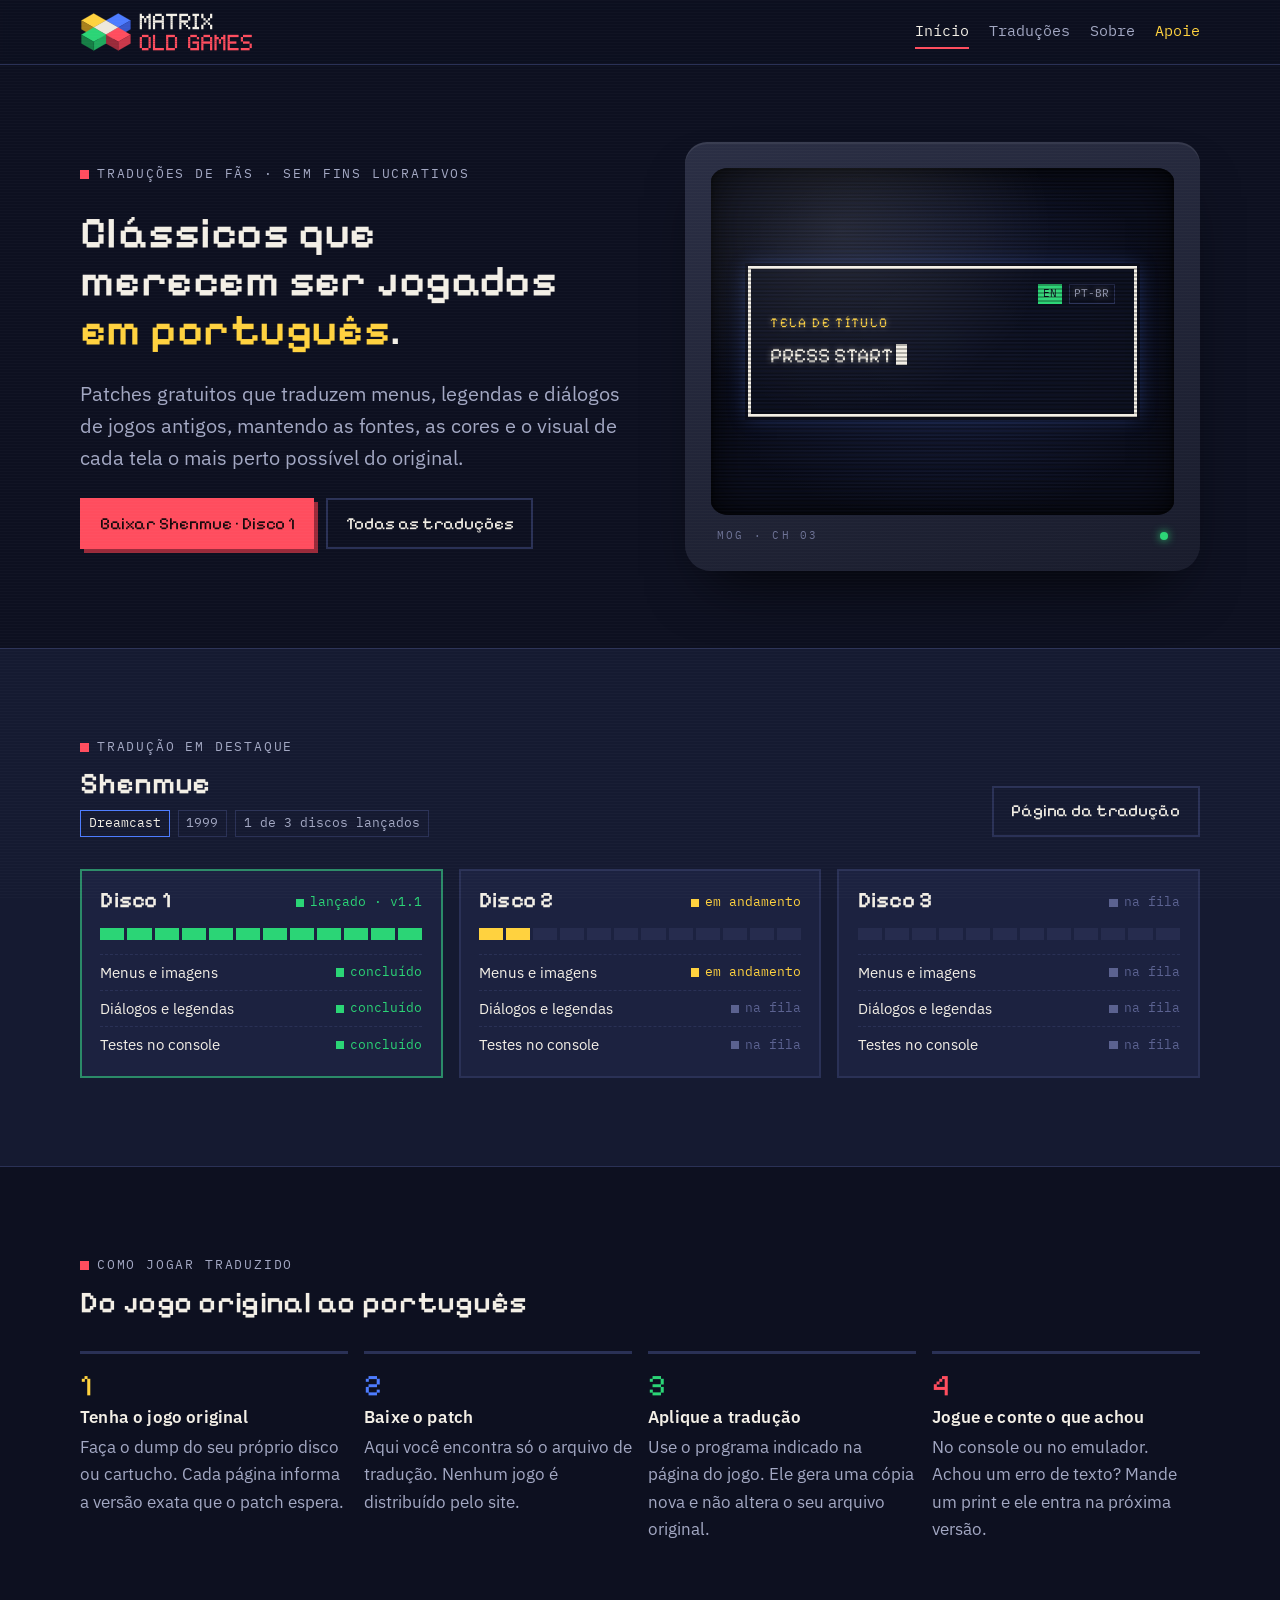
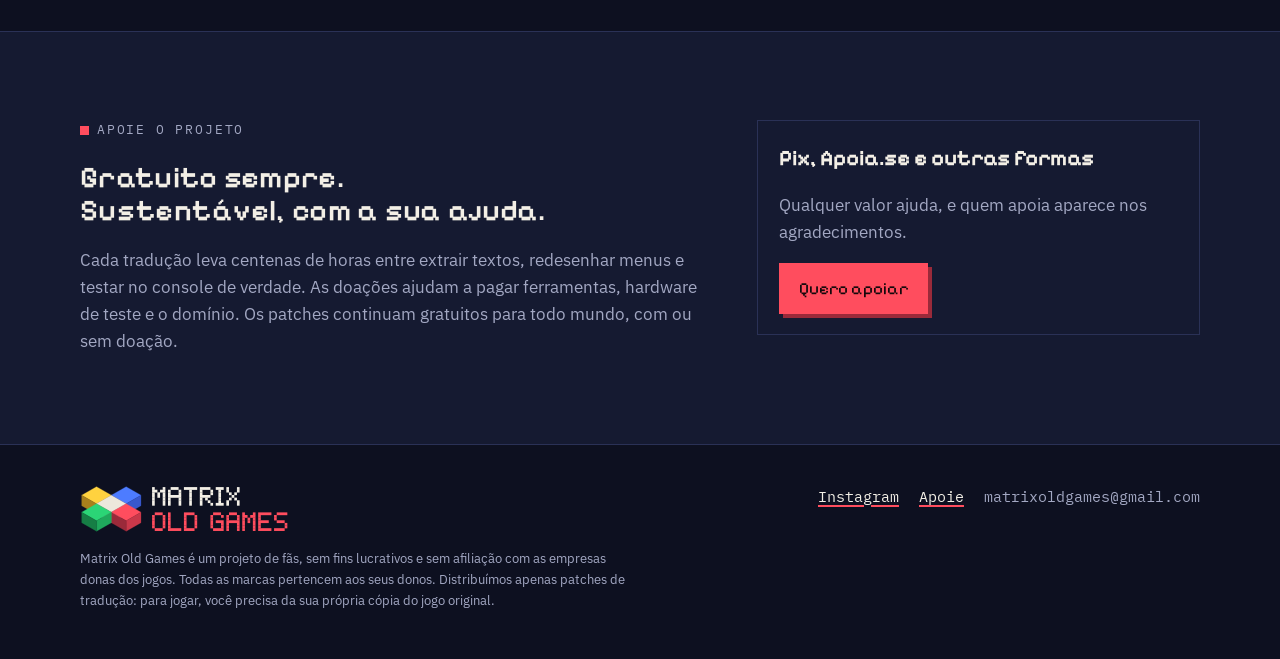
==== index.html @ eb1f0385 "Add files via upload" ====
<!doctype html>
<html lang="pt-BR">
<head>
<meta charset="utf-8">
<meta name="viewport" content="width=device-width, initial-scale=1, viewport-fit=cover">
<meta name="claude:viewport-fit-sides" content="cover">
<title>Matrix Old Games</title>
<meta name="description" content="Traduções de fãs para português de jogos clássicos de videogame. Patches gratuitos, feitos com cuidado.">
<meta property="og:title" content="Matrix Old Games">
<meta property="og:description" content="Traduções de fãs para português de jogos clássicos de videogame. Patches gratuitos, feitos com cuidado.">
<meta property="og:image" content="https://www.matrixoldgames.com.br/assets/mog-avatar.png">
<meta name="theme-color" content="#0D1020">
<link rel="icon" type="image/svg+xml" href="assets/mog-icone.svg">
<link rel="icon" type="image/png" href="assets/favicon-512.png">
<link rel="apple-touch-icon" href="assets/favicon-512.png">
<link rel="preconnect" href="https://fonts.googleapis.com">
<link rel="preconnect" href="https://fonts.gstatic.com" crossorigin>
<link rel="stylesheet" href="https://fonts.googleapis.com/css2?family=IBM+Plex+Mono:wght@400;500&family=IBM+Plex+Sans:ital,wght@0,400;0,600;1,400&family=Pixelify+Sans:wght@500;600&display=swap">
<link rel="stylesheet" href="css/estilo.css">
</head>
<body>
<header class="topo"><div class="wrap">
  <a class="marca" href="index.html" aria-label="Matrix Old Games, início"><img src="assets/mog-horizontal-escuro.svg" alt="Matrix Old Games" width="300" height="80"></a>
  <nav class="menu" aria-label="Principal"><a href="index.html" aria-current="page">Início</a><a href="traducoes.html">Traduções</a><a href="sobre.html">Sobre</a><a href="apoie.html" class="menu-apoie">Apoie</a></nav>
</div></header>
<main>

<section class="hero"><div class="wrap">
  <div class="stack" style="gap:1.5rem">
    <span class="eyebrow">Traduções de fãs · sem fins lucrativos</span>
    <h1>Clássicos que merecem ser jogados <em>em português</em>.</h1>
    <p class="lead">Patches gratuitos que traduzem menus, legendas e diálogos de jogos antigos, mantendo as fontes, as cores e o visual de cada tela o mais perto possível do original.</p>
    <div class="btns">
      <a class="btn" data-baixar-ultimo href="traducoes.html">Ver traduções</a>
      <a class="btn btn--ghost" href="traducoes.html">Todas as traduções</a>
    </div>
  </div>
  <div class="tv" data-tv aria-label="Animação: frases de jogo em inglês sendo traduzidas para português">
    <div class="tela">
      <div class="caixa-dialogo">
        <div class="troca-idioma" aria-hidden="true"><span data-en>EN</span><span data-pt class="ativo">PT-BR</span></div>
        <span class="quem">Tela de título</span>
        <p class="fala"><span class="fala-texto">APERTE O BOTÃO START</span><span class="cursor" aria-hidden="true"></span></p>
      </div>
    </div>
    <div class="tv-base" aria-hidden="true"><span class="mono">MOG · CH 03</span><span class="led"></span></div>
  </div>
</div></section>

<section class="band band--panel"><div class="wrap" data-destaque></div></section>

<section class="band"><div class="wrap">
  <div class="section-head"><div class="stack" style="gap:.6rem"><span class="eyebrow">Como jogar traduzido</span><h2>Do jogo original ao português</h2></div></div>
  <ol class="passos">
    <li><h3>Tenha o jogo original</h3><p class="muted">Faça o dump do seu próprio disco ou cartucho. Cada página informa a versão exata que o patch espera.</p></li>
    <li><h3>Baixe o patch</h3><p class="muted">Aqui você encontra só o arquivo de tradução. Nenhum jogo é distribuído pelo site.</p></li>
    <li><h3>Aplique a tradução</h3><p class="muted">Use o programa indicado na página do jogo. Ele gera uma cópia nova e não altera o seu arquivo original.</p></li>
    <li><h3>Jogue e conte o que achou</h3><p class="muted">No console ou no emulador. Achou um erro de texto? Mande um print e ele entra na próxima versão.</p></li>
  </ol>
</div></section>

<section class="band band--panel"><div class="wrap duas-col">
  <div class="stack">
    <span class="eyebrow">Apoie o projeto</span>
    <h2>Gratuito sempre. Sustentável, com a sua ajuda.</h2>
    <p class="muted prose">Cada tradução leva centenas de horas entre extrair textos, redesenhar menus e testar no console de verdade. As doações ajudam a pagar ferramentas, hardware de teste e o domínio. Os patches continuam gratuitos para todo mundo, com ou sem doação.</p>
  </div>
  <div class="painel">
    <strong style="font-family:var(--f-display);font-size:var(--s-3)">Pix, Apoia.se e outras formas</strong>
    <p class="muted">Qualquer valor ajuda, e quem apoia aparece nos agradecimentos.</p>
    <div class="btns"><a class="btn" href="apoie.html">Quero apoiar</a></div>
  </div>
</div></section>

</main>
<footer class="rodape"><div class="wrap">
  <div class="stack" style="gap:1rem">
    <img src="assets/mog-horizontal-escuro.svg" alt="Matrix Old Games" width="210" height="56" style="width:210px;height:auto">
    <p class="aviso">Matrix Old Games é um projeto de fãs, sem fins lucrativos e sem afiliação com as empresas donas dos jogos. Todas as marcas pertencem aos seus donos. Distribuímos apenas patches de tradução: para jogar, você precisa da sua própria cópia do jogo original.</p>
  </div>
  <nav class="rodape-links" aria-label="Contato">
    <a data-instagram href="#">Instagram</a>
    <a data-youtube href="#">YouTube</a>
    <a data-discord href="#">Discord</a>
    <a href="apoie.html">Apoie</a>
    <span data-email class="mono"></span>
  </nav>
</div></footer>
<script src="js/dados.js"></script>
<script src="js/site.js"></script>
</body>
</html>
---- css/estilo.css ----
/* Matrix Old Games — "Madrugada Retrô"
   Layout: coluna central de leitura (~72rem), faixas de largura total por seção,
   a TV de tubo como peça principal da home e "slots de save" como linguagem de status. */
:root {
  color-scheme: dark;
  --bg: #0D1020;          /* madrugada */
  --surface: #151A31;     /* painel */
  --surface-2: #1C2240;
  --line: #2A3156;
  --fg: #F3EFE6;          /* fósforo branco-quente */
  --muted: #A3A8C3;
  --red: #FF4D5E;
  --yellow: #FFD23F;
  --green: #2BD576;
  --blue: #4D7CFF;
  --ok: var(--green);
  --wip: var(--yellow);
  --todo: #5B6290;

  --f-display: "Pixelify Sans", "Courier New", monospace;
  --f-body: "IBM Plex Sans", system-ui, -apple-system, "Segoe UI", sans-serif;
  --f-mono: "IBM Plex Mono", ui-monospace, "SFMono-Regular", Menlo, monospace;

  --s-0: .8125rem; --s-1: .9375rem; --s-2: 1.0625rem; --s-3: 1.375rem; --s-4: 1.875rem; --s-5: 2.75rem;
  --wrap: 72rem;
  --gutter-l: max(16px, env(safe-area-inset-left, 0px));
  --gutter-r: max(16px, env(safe-area-inset-right, 0px));
}

* { box-sizing: border-box; }
html { -webkit-text-size-adjust: 100%; }
body {
  margin: 0;
  background: var(--bg);
  color: var(--fg);
  font-family: var(--f-body);
  font-size: var(--s-2);
  line-height: 1.6;
  overflow-x: hidden;
}
/* scanlines bem sutis sobre a página inteira */
body::after {
  content: ""; position: fixed; inset: 0; pointer-events: none; z-index: 50;
  background: repeating-linear-gradient(to bottom, rgba(255,255,255,.018) 0 1px, transparent 1px 3px);
}
body::before {
  content: ""; position: fixed; inset: 0 0 auto; height: env(safe-area-inset-top, 0px); z-index: 10; background: var(--bg);
}
img { max-width: 100%; display: block; }
a { color: var(--fg); text-decoration-color: var(--red); text-underline-offset: .2em; text-decoration-thickness: 2px; }
a:hover { color: var(--red); }
:focus-visible { outline: 3px solid var(--yellow); outline-offset: 3px; }
h1, h2, h3 { font-family: var(--f-display); font-weight: 600; line-height: 1.1; text-wrap: balance; margin: 0; letter-spacing: .01em; }
h1 { font-size: clamp(2rem, 5.2vw, var(--s-5)); }
h2 { font-size: clamp(1.5rem, 3.4vw, var(--s-4)); }
h3 { font-size: var(--s-3); }
p { margin: 0; }
.prose { max-width: 65ch; }
div.prose { display: grid; gap: 1em; }
.muted { color: var(--muted); }
.mono { font-family: var(--f-mono); font-variant-numeric: tabular-nums; }

.wrap { max-width: var(--wrap); margin: 0 auto; padding-left: var(--gutter-l); padding-right: var(--gutter-r); }
.band { padding-block: clamp(3rem, 7vw, 5.5rem); border-top: 1px solid var(--line); }
.band--panel { background: var(--surface); }
.stack { display: grid; gap: 1.25rem; }
.eyebrow {
  font-family: var(--f-mono); font-size: var(--s-0); text-transform: uppercase; letter-spacing: .14em; color: var(--muted);
  display: inline-flex; align-items: center; gap: .6em;
}
.eyebrow::before { content: ""; width: .7em; height: .7em; background: var(--red); }
.section-head { display: flex; justify-content: space-between; align-items: end; gap: 1rem; flex-wrap: wrap; margin-bottom: 2rem; }

/* ---------- cabeçalho ---------- */
.topo {
  position: sticky; top: env(safe-area-inset-top, 0px); z-index: 20;
  background: color-mix(in srgb, var(--bg) 92%, transparent);
  backdrop-filter: blur(6px); border-bottom: 1px solid var(--line);
}
.topo .wrap { display: flex; align-items: center; justify-content: space-between; gap: .75rem 1.5rem; flex-wrap: wrap; padding-block: .75rem; }
.marca img { height: 40px; width: auto; }
.menu { display: flex; gap: .25rem 1.25rem; flex-wrap: wrap; font-family: var(--f-mono); font-size: var(--s-1); }
.menu a { text-decoration: none; color: var(--muted); padding-block: .25rem; border-bottom: 2px solid transparent; }
.menu a:hover, .menu a[aria-current="page"] { color: var(--fg); border-bottom-color: var(--red); }
.menu a.menu-apoie { color: var(--yellow); }

/* ---------- botões ---------- */
.btns { display: flex; gap: .75rem; flex-wrap: wrap; }
.btn {
  font-family: var(--f-display); font-size: var(--s-2); text-decoration: none; cursor: pointer;
  display: inline-flex; align-items: center; gap: .55em; padding: .7em 1.15em; border: 0;
  background: var(--red); color: #14080B; box-shadow: 4px 4px 0 #9A2A3A; transition: transform .12s, box-shadow .12s;
}
.btn:hover { color: #14080B; transform: translate(-1px,-1px); box-shadow: 5px 5px 0 #9A2A3A; }
.btn:active { transform: translate(3px,3px); box-shadow: 1px 1px 0 #9A2A3A; }
.btn--ghost { background: transparent; color: var(--fg); box-shadow: inset 0 0 0 2px var(--line); }
.btn--ghost:hover { color: var(--fg); box-shadow: inset 0 0 0 2px var(--fg); transform: none; }
.btn[aria-disabled="true"] { background: var(--surface-2); color: var(--muted); box-shadow: none; cursor: not-allowed; }

/* ---------- hero ---------- */
.hero { padding-block: clamp(2.5rem, 6vw, 5rem); }
.hero .wrap { display: grid; grid-template-columns: minmax(0, 1.05fr) minmax(0, 1fr); gap: clamp(2rem, 5vw, 4rem); align-items: center; }
.hero h1 em { font-style: normal; color: var(--yellow); }
.hero .lead { font-size: clamp(1.05rem, 1.6vw, 1.25rem); color: var(--muted); max-width: 46ch; }
.botoes-cor { display: inline-flex; gap: 6px; vertical-align: middle; }
.botoes-cor i { width: 10px; height: 10px; border-radius: 50%; display: block; }

/* TV de tubo */
.tv {
  background: linear-gradient(160deg, #2B2F45, #191C2C); padding: clamp(14px, 3vw, 26px); border-radius: 22px 22px 26px 26px;
  box-shadow: 0 30px 60px -25px rgba(0,0,0,.8), inset 0 2px 0 rgba(255,255,255,.07);
}
.tela {
  position: relative; aspect-ratio: 4 / 3; max-width: 100%; border-radius: 18px / 14px; overflow: hidden;
  background: radial-gradient(ellipse at center, #182040 0%, #0A0D1C 75%);
  box-shadow: inset 0 0 40px rgba(0,0,0,.85), inset 0 0 6px rgba(0,0,0,.9);
  display: grid; place-items: center; padding: 8%;
}
.tela::before { /* scanlines da tela */
  content: ""; position: absolute; inset: 0; pointer-events: none;
  background: repeating-linear-gradient(to bottom, rgba(0,0,0,.28) 0 2px, transparent 2px 4px);
}
.tela::after { /* reflexo do vidro */
  content: ""; position: absolute; inset: 0; pointer-events: none;
  background: radial-gradient(ellipse at 28% 18%, rgba(255,255,255,.10), transparent 45%);
}
.tv-base { display: flex; justify-content: space-between; align-items: center; padding: 12px 6px 0; }
.tv-base .led { width: 8px; height: 8px; border-radius: 50%; background: var(--green); box-shadow: 0 0 8px var(--green); }
.tv-base .mono { font-size: .7rem; color: #6E7396; letter-spacing: .2em; }

.caixa-dialogo {
  width: 100%; background: rgba(13,16,32,.82); border: 3px solid var(--fg); box-shadow: 0 0 0 3px #0A0D1C, 0 0 18px rgba(77,124,255,.35);
  padding: 4% 5%; font-family: var(--f-display); text-shadow: 0 0 6px rgba(243,239,230,.45);
  display: grid; gap: .5em;
}
.caixa-dialogo .quem { font-size: clamp(.7rem, 1.4vw, .85rem); color: var(--yellow); letter-spacing: .1em; text-transform: uppercase; }
.caixa-dialogo .fala { font-size: clamp(.95rem, 2.1vw, 1.3rem); line-height: 1.35; min-height: 2.7em; }
.caixa-dialogo .cursor { display: inline-block; width: .55em; height: 1em; background: var(--fg); vertical-align: -.12em; margin-left: .12em; animation: pisca 1s steps(1) infinite; }
.troca-idioma { display: flex; gap: .4rem; justify-content: flex-end; font-family: var(--f-mono); font-size: .68rem; color: var(--muted); }
.troca-idioma span { padding: 0 .4em; border: 1px solid var(--line); }
.troca-idioma span.ativo { color: var(--bg); background: var(--green); border-color: var(--green); }
@keyframes pisca { 50% { opacity: 0; } }

/* ---------- etiquetas / chips ---------- */
.tag { font-family: var(--f-mono); font-size: var(--s-0); padding: .15em .6em; border: 1px solid var(--line); color: var(--muted); white-space: nowrap; }
.tag--plat { color: var(--fg); border-color: var(--blue); }
.estado { font-family: var(--f-mono); font-size: var(--s-0); display: inline-flex; align-items: center; gap: .45em; white-space: nowrap; }
.estado::before { content: ""; width: .65em; height: .65em; background: currentColor; }
.estado--ok { color: var(--ok); }
.estado--andamento { color: var(--wip); }
.estado--pendente { color: var(--todo); }

/* ---------- slots de save ---------- */
.slots { display: grid; grid-template-columns: repeat(auto-fit, minmax(min(100%, 16rem), 1fr)); gap: 1rem; }
.slot { background: var(--surface-2); border: 2px solid var(--line); padding: 1.1rem 1.15rem 1.2rem; display: grid; gap: .9rem; align-content: start; }
.slot--ok { border-color: color-mix(in srgb, var(--ok) 55%, var(--line)); }
.slot-topo { display: flex; justify-content: space-between; align-items: baseline; gap: .5rem; flex-wrap: wrap; }
.slot-topo h3 { font-size: var(--s-3); }
.blocos { display: grid; grid-template-columns: repeat(12, 1fr); gap: 3px; }
.blocos i { height: 12px; background: #262C4E; }
.blocos i.cheio { background: var(--green); }
.blocos i.meio { background: var(--yellow); }
.etapas { display: grid; gap: .35rem; margin: 0; padding: 0; list-style: none; }
.etapas li { display: flex; justify-content: space-between; gap: .75rem; font-size: var(--s-1); border-top: 1px dashed var(--line); padding-top: .35rem; }

/* ---------- cards de jogo (catálogo) ---------- */
.filtros { display: flex; gap: .5rem; flex-wrap: wrap; }
.filtro { font-family: var(--f-mono); font-size: var(--s-1); background: transparent; color: var(--muted); border: 1px solid var(--line); padding: .35em .9em; cursor: pointer; }
.filtro[aria-pressed="true"] { background: var(--fg); color: var(--bg); border-color: var(--fg); }
.jogos { display: grid; grid-template-columns: repeat(auto-fill, minmax(min(100%, 19rem), 1fr)); gap: 1.25rem; }
.jogo { background: var(--surface); border: 1px solid var(--line); display: grid; grid-template-rows: auto 1fr; text-decoration: none; color: var(--fg); transition: border-color .15s, transform .15s; }
.jogo:hover { color: var(--fg); border-color: var(--red); transform: translateY(-2px); }
.capa { aspect-ratio: 16 / 10; max-width: 100%; position: relative; overflow: hidden; background: linear-gradient(135deg, #1D2346, #11142A); display: grid; place-items: center; }
.capa img { width: 100%; height: 100%; object-fit: cover; }
.capa .titulo-capa { font-family: var(--f-display); font-size: 2.2rem; color: var(--fg); opacity: .9; text-shadow: 3px 3px 0 var(--red); }
.capa::after { content: ""; position: absolute; inset: 0; background: repeating-linear-gradient(to bottom, rgba(0,0,0,.22) 0 2px, transparent 2px 4px); }
.jogo-corpo { padding: 1.1rem 1.15rem 1.25rem; display: grid; gap: .7rem; align-content: start; }
.jogo-meta { display: flex; gap: .5rem; flex-wrap: wrap; align-items: center; }
.vaga { border-style: dashed; display: grid; grid-template-rows: 1fr; place-items: center; text-align: center; padding: 2rem 1.25rem; color: var(--muted); min-height: 14rem; }
.vaga:hover { border-color: var(--yellow); transform: none; }

/* ---------- passos ---------- */
.passos { counter-reset: passo; display: grid; grid-template-columns: repeat(auto-fit, minmax(min(100%, 15rem), 1fr)); gap: 1rem; padding: 0; margin: 0; list-style: none; }
.passos li { counter-increment: passo; border-top: 3px solid var(--line); padding-top: 1rem; display: grid; gap: .5rem; align-content: start; }
.passos li::before { content: counter(passo); font-family: var(--f-display); font-size: var(--s-4); color: var(--yellow); line-height: 1; }
.passos li:nth-child(2)::before { color: var(--blue); }
.passos li:nth-child(3)::before { color: var(--green); }
.passos li:nth-child(4)::before { color: var(--red); }
.passos h3 { font-size: var(--s-2); font-family: var(--f-body); font-weight: 600; }

/* ---------- página de jogo ---------- */
.ficha { display: grid; grid-template-columns: max-content minmax(0, 1fr); gap: .45rem 1.25rem; margin: 0; font-size: var(--s-1); }
.ficha dt { color: var(--muted); font-family: var(--f-mono); }
.ficha dd { margin: 0; min-width: 0; overflow-wrap: anywhere; }
.duas-col { display: grid; grid-template-columns: minmax(0, 1.4fr) minmax(0, 1fr); gap: clamp(2rem, 5vw, 3.5rem); align-items: start; }
.painel { background: var(--surface); border: 1px solid var(--line); padding: 1.25rem 1.35rem; display: grid; gap: 1rem; }
.downloads { display: grid; gap: .75rem; }
.download { display: grid; grid-template-columns: minmax(0,1fr) auto; gap: .5rem 1rem; align-items: center; border-top: 1px solid var(--line); padding-top: .75rem; }
.download small { color: var(--muted); font-family: var(--f-mono); font-size: var(--s-0); overflow-wrap: anywhere; }
.changelog { list-style: none; margin: 0; padding: 0; display: grid; gap: 1rem; }
.changelog li { display: grid; grid-template-columns: 5.5rem minmax(0, 1fr); gap: 1rem; border-top: 1px solid var(--line); padding-top: .9rem; }
.changelog .v { font-family: var(--f-display); color: var(--yellow); font-size: var(--s-3); line-height: 1; }
.changelog ul { margin: .35rem 0 0; padding-left: 1.1rem; color: var(--muted); }

/* comparação antes/depois */
.compara { position: relative; aspect-ratio: 4 / 3; max-width: 100%; overflow: hidden; background: #000; border: 2px solid var(--line); }
.compara img { position: absolute; inset: 0; width: 100%; height: 100%; object-fit: contain; image-rendering: pixelated; }
.compara .depois { clip-path: inset(0 0 0 var(--corte, 50%)); }
.compara .linha { position: absolute; top: 0; bottom: 0; left: var(--corte, 50%); width: 3px; background: var(--yellow); transform: translateX(-1px); pointer-events: none; }
.compara input { position: absolute; inset: 0; width: 100%; height: 100%; opacity: 0; cursor: ew-resize; margin: 0; }
.compara .rot { position: absolute; top: .5rem; font-family: var(--f-mono); font-size: .7rem; background: rgba(13,16,32,.85); padding: .1em .5em; }
.compara .rot--a { left: .5rem; } .compara .rot--d { right: .5rem; color: var(--green); }
.sem-prints { aspect-ratio: 4 / 3; max-width: 100%; display: grid; place-items: center; text-align: center; padding: 1.5rem; border: 2px dashed var(--line); color: var(--muted); font-family: var(--f-mono); font-size: var(--s-1); }

/* ---------- apoio ---------- */
.pix { display: grid; gap: .75rem; }
.chave { display: flex; gap: .5rem; flex-wrap: wrap; align-items: stretch; }
.chave code { flex: 1 1 14rem; min-width: 0; overflow-wrap: anywhere; font-family: var(--f-mono); font-size: var(--s-1); background: var(--bg); border: 1px solid var(--line); padding: .6em .8em; user-select: all; }
.lista-check { list-style: none; padding: 0; margin: 0; display: grid; gap: .55rem; }
.lista-check li { padding-left: 1.6rem; position: relative; }
.lista-check li::before { content: ""; position: absolute; left: 0; top: .5em; width: .7em; height: .7em; background: var(--green); }
.lista-x li::before { background: var(--red); }

/* ---------- rodapé ---------- */
.rodape { border-top: 1px solid var(--line); padding-block: 2.5rem 3rem; font-size: var(--s-1); color: var(--muted); }
.rodape .wrap { display: grid; gap: 1.5rem; grid-template-columns: minmax(0, 1.4fr) minmax(0, 1fr); }
.rodape a { color: var(--fg); }
.rodape .aviso { font-size: var(--s-0); max-width: 70ch; }
.rodape-links { display: flex; gap: .5rem 1.25rem; flex-wrap: wrap; font-family: var(--f-mono); justify-content: flex-end; align-content: start; }

.aviso-legal { border-left: 3px solid var(--blue); padding: .25rem 0 .25rem 1rem; color: var(--muted); font-size: var(--s-1); max-width: 70ch; }
.toast { position: fixed; left: 50%; bottom: calc(1.25rem + env(safe-area-inset-bottom, 0px)); transform: translateX(-50%); background: var(--green); color: #07160D; font-family: var(--f-mono); padding: .55em 1em; z-index: 60; }

@media (max-width: 860px) {
  .hero .wrap, .duas-col, .rodape .wrap { grid-template-columns: minmax(0, 1fr); }
  .rodape-links { justify-content: flex-start; }
}
@media (max-width: 520px) {
  .marca img { height: 32px; }
  .menu { width: 100%; justify-content: space-between; gap: .25rem .75rem; font-size: var(--s-0); }
  .changelog li { grid-template-columns: minmax(0, 1fr); gap: .35rem; }
}
@media (prefers-reduced-motion: reduce) {
  *, *::before, *::after { animation: none !important; transition: none !important; }
}
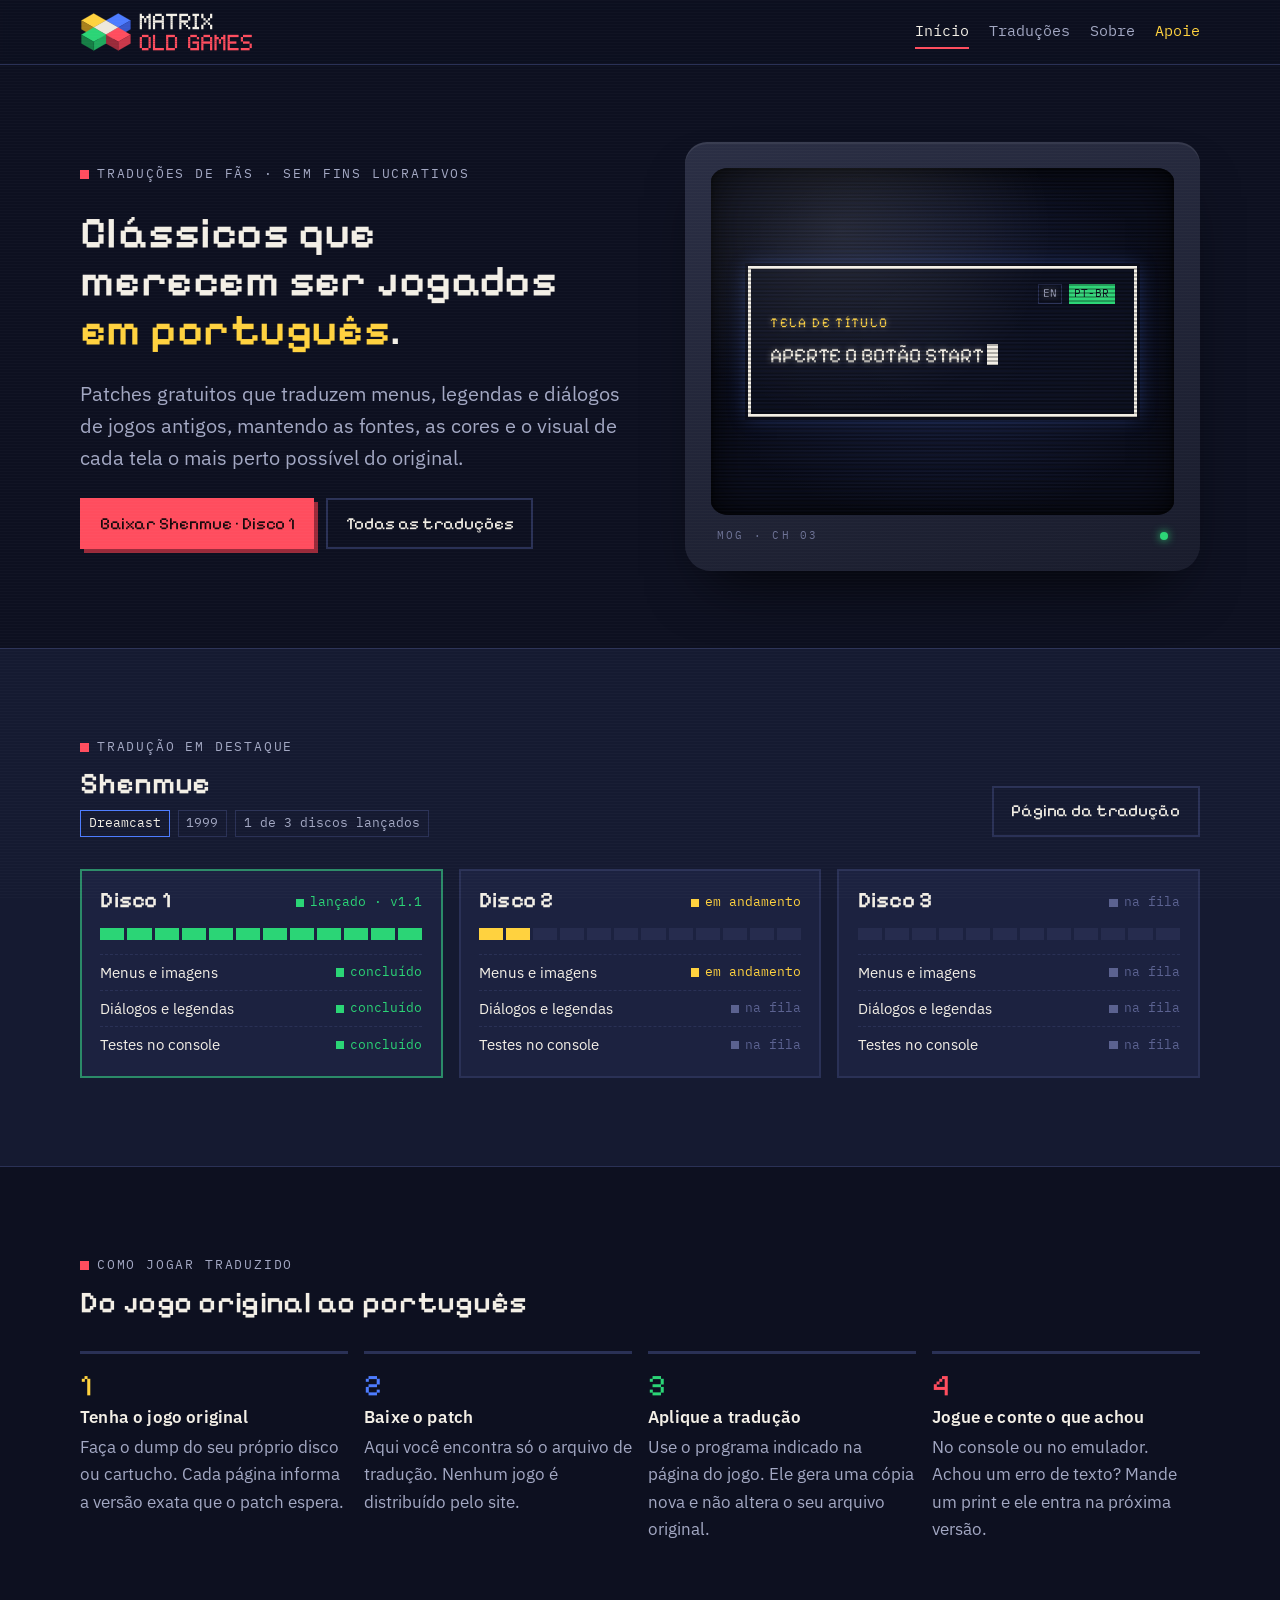
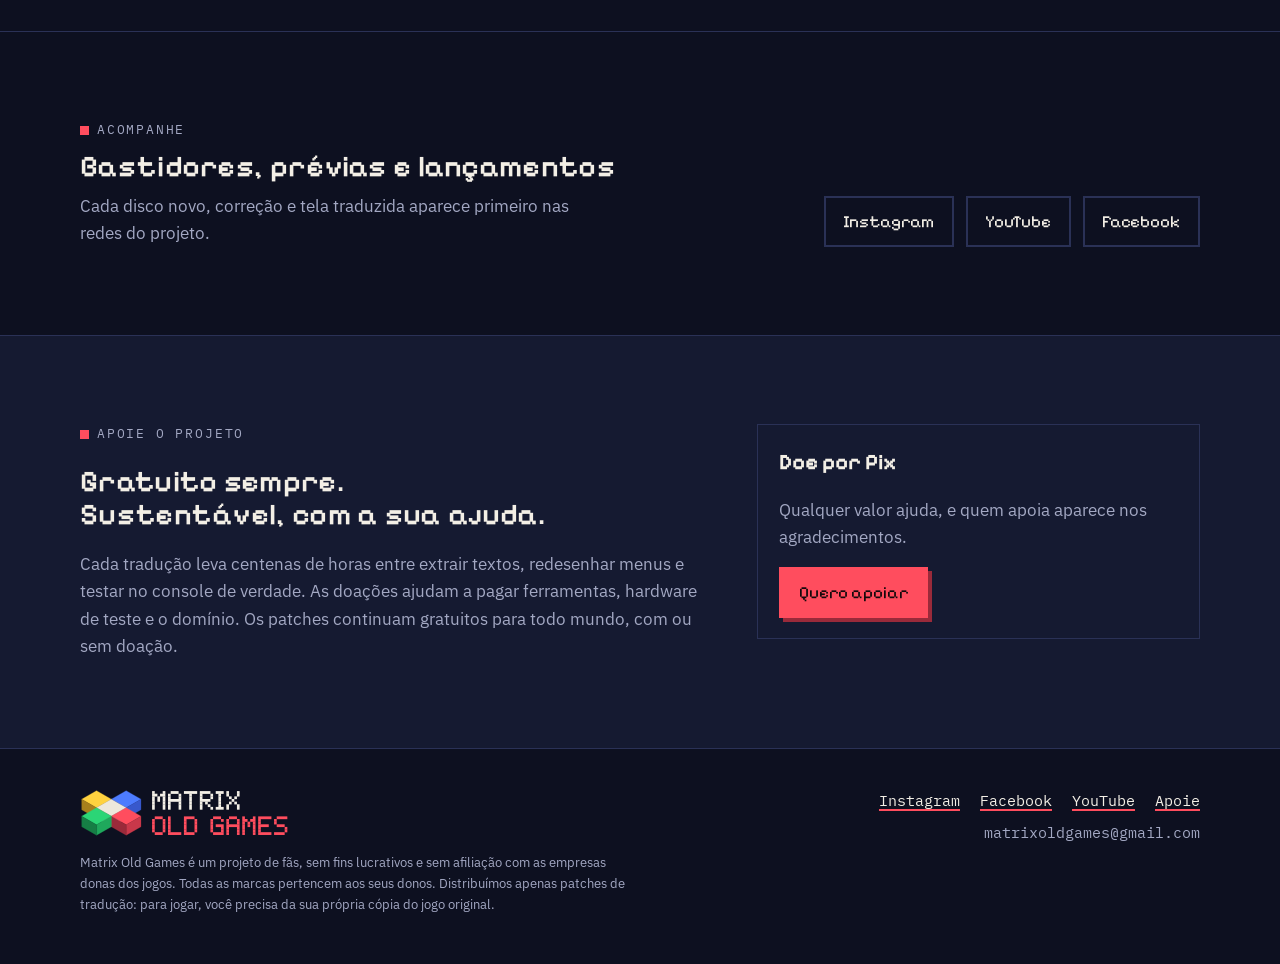
==== commit 7c77c8b4: "Add files via upload" ====
--- a/index.html
+++ b/index.html
@@ -59,6 +59,17 @@
   </ol>
 </div></section>
 
+<section class="band"><div class="wrap section-head" style="margin-bottom:0">
+  <div class="stack" style="gap:.6rem"><span class="eyebrow">Acompanhe</span><h2>Bastidores, prévias e lançamentos</h2>
+  <p class="muted" style="max-width:52ch">Cada disco novo, correção e tela traduzida aparece primeiro nas redes do projeto.</p></div>
+  <div class="btns">
+    <a class="btn btn--ghost" data-instagram href="#" target="_blank" rel="noopener">Instagram</a>
+    <a class="btn btn--ghost" data-youtube href="#" target="_blank" rel="noopener">YouTube</a>
+    <a class="btn btn--ghost" data-facebook href="#" target="_blank" rel="noopener">Facebook</a>
+    <a class="btn btn--ghost" data-discord href="#" target="_blank" rel="noopener">Discord</a>
+  </div>
+</div></section>
+
 <section class="band band--panel"><div class="wrap duas-col">
   <div class="stack">
     <span class="eyebrow">Apoie o projeto</span>
@@ -66,7 +77,7 @@
     <p class="muted prose">Cada tradução leva centenas de horas entre extrair textos, redesenhar menus e testar no console de verdade. As doações ajudam a pagar ferramentas, hardware de teste e o domínio. Os patches continuam gratuitos para todo mundo, com ou sem doação.</p>
   </div>
   <div class="painel">
-    <strong style="font-family:var(--f-display);font-size:var(--s-3)">Pix, Apoia.se e outras formas</strong>
+    <strong style="font-family:var(--f-display);font-size:var(--s-3)">Doe por Pix</strong>
     <p class="muted">Qualquer valor ajuda, e quem apoia aparece nos agradecimentos.</p>
     <div class="btns"><a class="btn" href="apoie.html">Quero apoiar</a></div>
   </div>
@@ -79,9 +90,10 @@
     <p class="aviso">Matrix Old Games é um projeto de fãs, sem fins lucrativos e sem afiliação com as empresas donas dos jogos. Todas as marcas pertencem aos seus donos. Distribuímos apenas patches de tradução: para jogar, você precisa da sua própria cópia do jogo original.</p>
   </div>
   <nav class="rodape-links" aria-label="Contato">
-    <a data-instagram href="#">Instagram</a>
-    <a data-youtube href="#">YouTube</a>
-    <a data-discord href="#">Discord</a>
+    <a data-instagram href="#" target="_blank" rel="noopener">Instagram</a>
+    <a data-facebook href="#" target="_blank" rel="noopener">Facebook</a>
+    <a data-youtube href="#" target="_blank" rel="noopener">YouTube</a>
+    <a data-discord href="#" target="_blank" rel="noopener">Discord</a>
     <a href="apoie.html">Apoie</a>
     <span data-email class="mono"></span>
   </nav>
--- a/css/estilo.css
+++ b/css/estilo.css
@@ -28,6 +28,7 @@
 }
 
 * { box-sizing: border-box; }
+[hidden] { display: none !important; }
 html { -webkit-text-size-adjust: 100%; }
 body {
   margin: 0;
@@ -198,7 +199,7 @@
 .download { display: grid; grid-template-columns: minmax(0,1fr) auto; gap: .5rem 1rem; align-items: center; border-top: 1px solid var(--line); padding-top: .75rem; }
 .download small { color: var(--muted); font-family: var(--f-mono); font-size: var(--s-0); overflow-wrap: anywhere; }
 .changelog { list-style: none; margin: 0; padding: 0; display: grid; gap: 1rem; }
-.changelog li { display: grid; grid-template-columns: 5.5rem minmax(0, 1fr); gap: 1rem; border-top: 1px solid var(--line); padding-top: .9rem; }
+.changelog > li { display: grid; grid-template-columns: 5.5rem minmax(0, 1fr); gap: 1rem; border-top: 1px solid var(--line); padding-top: .9rem; }
 .changelog .v { font-family: var(--f-display); color: var(--yellow); font-size: var(--s-3); line-height: 1; }
 .changelog ul { margin: .35rem 0 0; padding-left: 1.1rem; color: var(--muted); }
 
@@ -220,6 +221,8 @@
 .lista-check li { padding-left: 1.6rem; position: relative; }
 .lista-check li::before { content: ""; position: absolute; left: 0; top: .5em; width: .7em; height: .7em; background: var(--green); }
 .lista-x li::before { background: var(--red); }
+.lista-obs li::before { background: var(--blue); }
+.traduzido { display: grid; grid-template-columns: repeat(auto-fit, minmax(min(100%, 22rem), 1fr)); gap: 1.5rem 2.5rem; }
 
 /* ---------- rodapé ---------- */
 .rodape { border-top: 1px solid var(--line); padding-block: 2.5rem 3rem; font-size: var(--s-1); color: var(--muted); }
@@ -238,7 +241,7 @@
 @media (max-width: 520px) {
   .marca img { height: 32px; }
   .menu { width: 100%; justify-content: space-between; gap: .25rem .75rem; font-size: var(--s-0); }
-  .changelog li { grid-template-columns: minmax(0, 1fr); gap: .35rem; }
+  .changelog > li { grid-template-columns: minmax(0, 1fr); gap: .35rem; }
 }
 @media (prefers-reduced-motion: reduce) {
   *, *::before, *::after { animation: none !important; transition: none !important; }
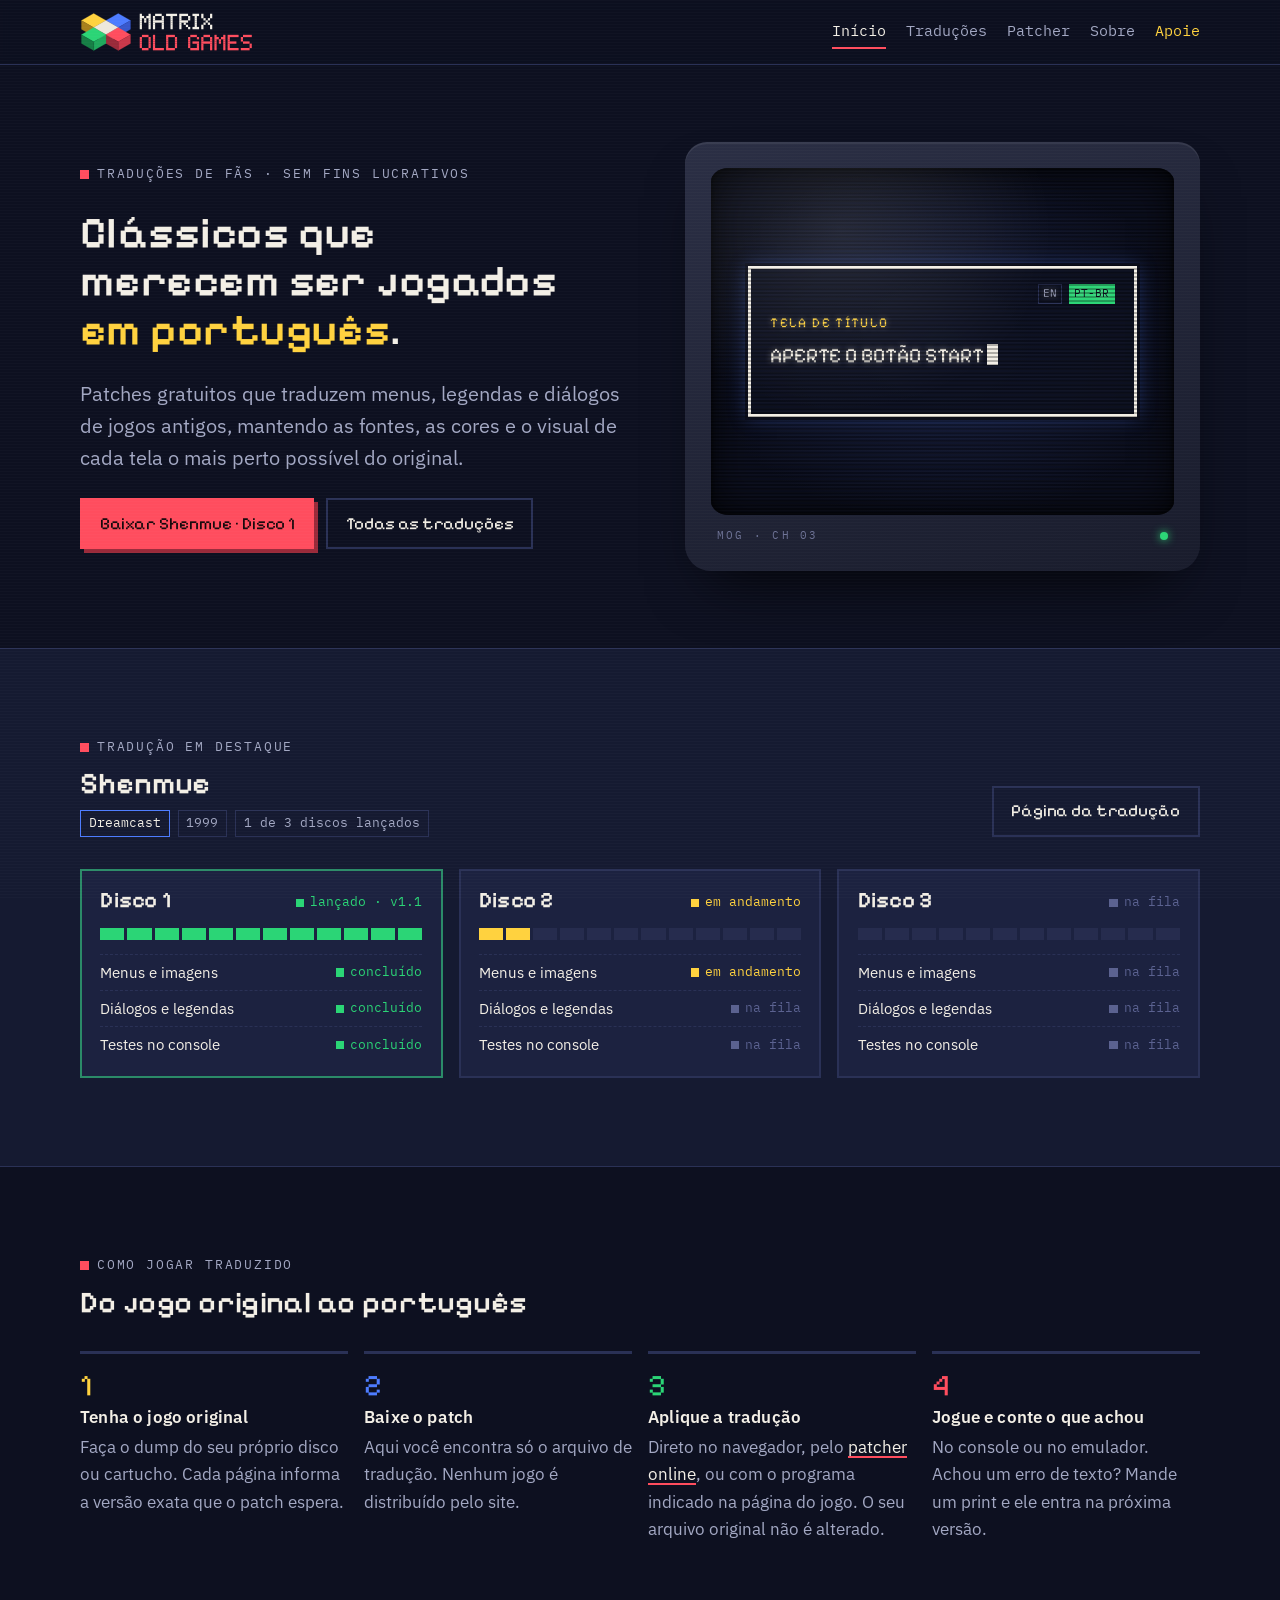
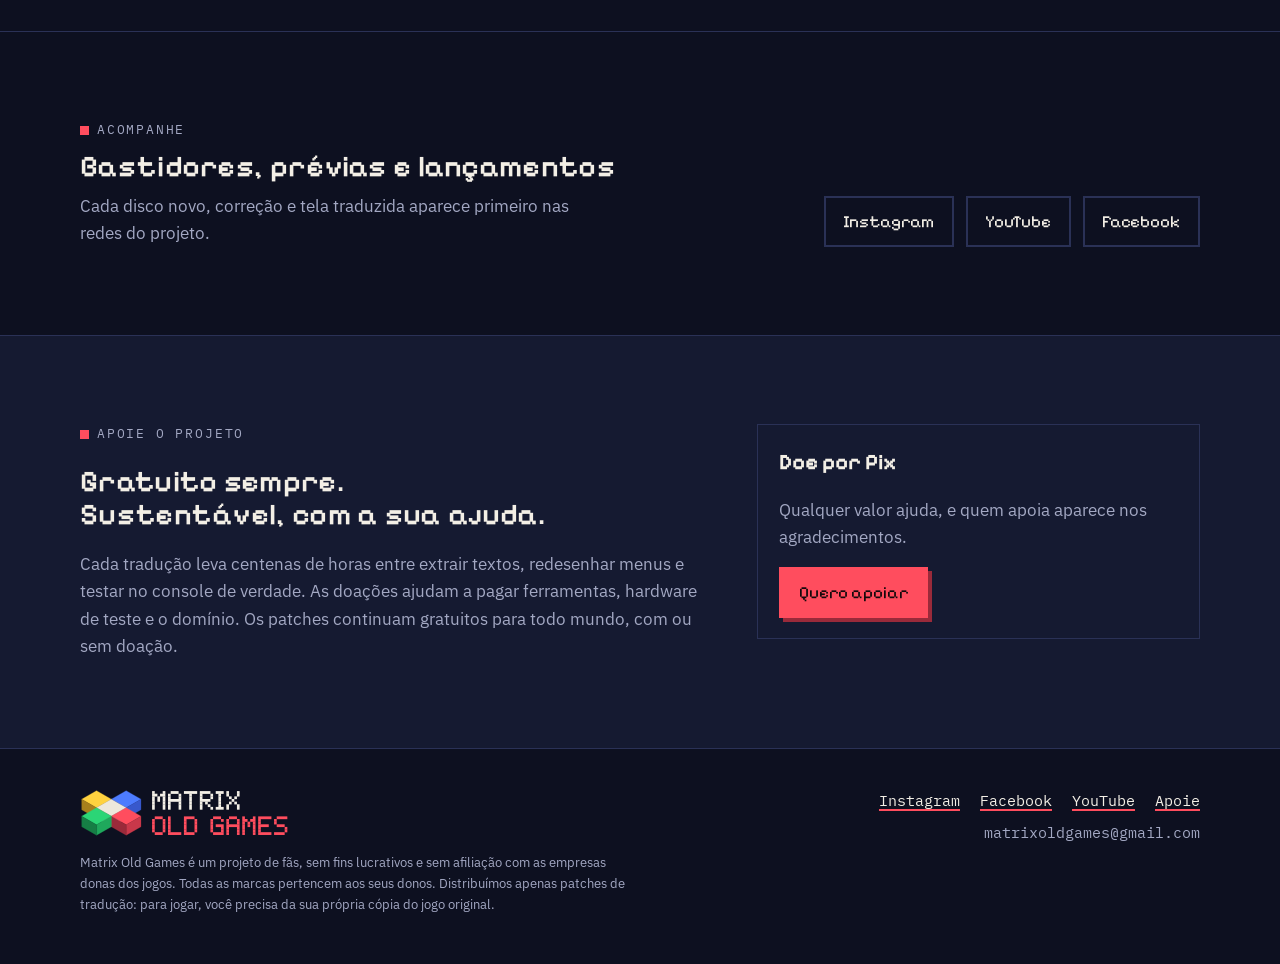
==== commit dea2100d: "Add files via upload" ====
--- a/index.html
+++ b/index.html
@@ -21,7 +21,7 @@
 <body>
 <header class="topo"><div class="wrap">
   <a class="marca" href="index.html" aria-label="Matrix Old Games, início"><img src="assets/mog-horizontal-escuro.svg" alt="Matrix Old Games" width="300" height="80"></a>
-  <nav class="menu" aria-label="Principal"><a href="index.html" aria-current="page">Início</a><a href="traducoes.html">Traduções</a><a href="sobre.html">Sobre</a><a href="apoie.html" class="menu-apoie">Apoie</a></nav>
+  <nav class="menu" aria-label="Principal"><a href="index.html" aria-current="page">Início</a><a href="traducoes.html">Traduções</a><a href="patcher.html">Patcher</a><a href="sobre.html">Sobre</a><a href="apoie.html" class="menu-apoie">Apoie</a></nav>
 </div></header>
 <main>
 
@@ -54,7 +54,7 @@
   <ol class="passos">
     <li><h3>Tenha o jogo original</h3><p class="muted">Faça o dump do seu próprio disco ou cartucho. Cada página informa a versão exata que o patch espera.</p></li>
     <li><h3>Baixe o patch</h3><p class="muted">Aqui você encontra só o arquivo de tradução. Nenhum jogo é distribuído pelo site.</p></li>
-    <li><h3>Aplique a tradução</h3><p class="muted">Use o programa indicado na página do jogo. Ele gera uma cópia nova e não altera o seu arquivo original.</p></li>
+    <li><h3>Aplique a tradução</h3><p class="muted">Direto no navegador, pelo <a href="patcher.html">patcher online</a>, ou com o programa indicado na página do jogo. O seu arquivo original não é alterado.</p></li>
     <li><h3>Jogue e conte o que achou</h3><p class="muted">No console ou no emulador. Achou um erro de texto? Mande um print e ele entra na próxima versão.</p></li>
   </ol>
 </div></section>
--- a/css/estilo.css
+++ b/css/estilo.css
@@ -174,7 +174,7 @@
 .capa { aspect-ratio: 16 / 10; max-width: 100%; position: relative; overflow: hidden; background: linear-gradient(135deg, #1D2346, #11142A); display: grid; place-items: center; }
 .capa img { width: 100%; height: 100%; object-fit: cover; }
 .capa .titulo-capa { font-family: var(--f-display); font-size: 2.2rem; color: var(--fg); opacity: .9; text-shadow: 3px 3px 0 var(--red); }
-.capa::after { content: ""; position: absolute; inset: 0; background: repeating-linear-gradient(to bottom, rgba(0,0,0,.22) 0 2px, transparent 2px 4px); }
+.capa::after { content: ""; position: absolute; inset: 0; background: repeating-linear-gradient(to bottom, rgba(0,0,0,.11) 0 2px, transparent 2px 4px); }
 .jogo-corpo { padding: 1.1rem 1.15rem 1.25rem; display: grid; gap: .7rem; align-content: start; }
 .jogo-meta { display: flex; gap: .5rem; flex-wrap: wrap; align-items: center; }
 .vaga { border-style: dashed; display: grid; grid-template-rows: 1fr; place-items: center; text-align: center; padding: 2rem 1.25rem; color: var(--muted); min-height: 14rem; }
@@ -197,6 +197,8 @@
 .painel { background: var(--surface); border: 1px solid var(--line); padding: 1.25rem 1.35rem; display: grid; gap: 1rem; }
 .downloads { display: grid; gap: .75rem; }
 .download { display: grid; grid-template-columns: minmax(0,1fr) auto; gap: .5rem 1rem; align-items: center; border-top: 1px solid var(--line); padding-top: .75rem; }
+.dl-botoes { display: flex; gap: .5rem; flex-wrap: wrap; justify-content: flex-end; }
+.dl-botoes .btn { font-size: var(--s-1); padding: .6em 1em; }
 .download small { color: var(--muted); font-family: var(--f-mono); font-size: var(--s-0); overflow-wrap: anywhere; }
 .changelog { list-style: none; margin: 0; padding: 0; display: grid; gap: 1rem; }
 .changelog > li { display: grid; grid-template-columns: 5.5rem minmax(0, 1fr); gap: 1rem; border-top: 1px solid var(--line); padding-top: .9rem; }
@@ -211,6 +213,80 @@
 .compara input { position: absolute; inset: 0; width: 100%; height: 100%; opacity: 0; cursor: ew-resize; margin: 0; }
 .compara .rot { position: absolute; top: .5rem; font-family: var(--f-mono); font-size: .7rem; background: rgba(13,16,32,.85); padding: .1em .5em; }
 .compara .rot--a { left: .5rem; } .compara .rot--d { right: .5rem; color: var(--green); }
+/* patcher online */
+.p-painel { gap: 0; padding: 0; }
+.p-passo { display: grid; grid-template-columns: auto minmax(0, 1fr); gap: 1rem; padding: 1.35rem 1.35rem 1.5rem; }
+.p-passo + .p-passo { border-top: 1px dashed var(--line); }
+.p-num { font-family: var(--f-display); font-size: var(--s-4); line-height: 1; color: var(--yellow); width: 1.4ch; }
+.p-passo:nth-child(2) .p-num { color: var(--blue); }
+.p-passo:nth-child(3) .p-num { color: var(--green); }
+.p-select { font: inherit; font-size: var(--s-1); color: var(--fg); background: var(--bg); border: 1px solid var(--line); padding: .6em .7em; width: 100%; max-width: 100%; }
+.p-zona { border: 2px dashed var(--line); background: var(--bg); padding: 1.5rem 1rem; display: grid; gap: .9rem; text-align: center; transition: border-color .15s, background .15s; }
+.p-zona.sobre { border-color: var(--yellow); background: color-mix(in srgb, var(--yellow) 6%, var(--bg)); }
+.p-zona.ocupado { opacity: .6; pointer-events: none; }
+.p-zona label.btn { font-size: var(--s-1); }
+.p-faixas { list-style: none; margin: 0; padding: 0; display: grid; gap: .3rem; font-size: var(--s-1); }
+.p-faixa { display: flex; justify-content: space-between; gap: .75rem; border-top: 1px solid var(--line); padding-top: .3rem; flex-wrap: wrap; }
+.p-faixa > span:last-child { font-family: var(--f-mono); font-size: var(--s-0); display: inline-flex; align-items: center; gap: .45em; color: var(--muted); }
+.p-faixa > span:last-child::before { content: ""; width: .6em; height: .6em; background: var(--todo); }
+.p-faixa--ok > span:last-child { color: var(--ok); } .p-faixa--ok > span:last-child::before { background: var(--ok); }
+.p-faixa--andamento > span:last-child { color: var(--wip); } .p-faixa--andamento > span:last-child::before { background: var(--wip); }
+.p-faixa--erro > span:last-child { color: var(--red); } .p-faixa--erro > span:last-child::before { background: var(--red); }
+.p-progresso { display: grid; gap: .35rem; }
+.p-trilho { height: 14px; background: #262C4E; overflow: hidden; }
+.p-barra { height: 100%; width: 0; background: repeating-linear-gradient(90deg, var(--green) 0 10px, color-mix(in srgb, var(--green) 75%, #000) 10px 12px); transition: width .2s; }
+.p-progresso .mono { font-size: var(--s-0); color: var(--muted); }
+.p-msg { padding: .7rem .9rem; font-size: var(--s-1); border-left: 3px solid var(--blue); background: var(--bg); }
+.p-msg--ok { border-left-color: var(--green); }
+.p-msg--erro { border-left-color: var(--red); color: var(--fg); }
+.p-baixar { display: flex; flex-wrap: wrap; gap: .6rem; }
+.p-baixar .btn { font-size: var(--s-1); }
+.p-baixar small { color: var(--muted); font-family: var(--f-mono); font-size: .75em; }
+[data-p-fim] h2 { font-size: clamp(1.5rem, 3.4vw, var(--s-4)); }
+
+/* janela de doação antes do download */
+.doacao { width: min(40rem, calc(100vw - 32px)); max-height: calc(100dvh - 32px); overflow-y: auto; background: var(--surface); color: var(--fg); border: 2px solid var(--line); padding: clamp(1.25rem, 4vw, 2rem); box-shadow: 8px 8px 0 #000; }
+.doacao[open] { display: grid; gap: 1.4rem; }
+.doacao::backdrop { background: rgba(5,7,15,.78); backdrop-filter: blur(3px); }
+.doacao h2 { font-size: clamp(1.35rem, 3vw, var(--s-4)); }
+.doacao-fechar { position: absolute; top: .6rem; right: .6rem; margin: 0; }
+.doacao-fechar button { background: transparent; border: 0; color: var(--muted); font-size: 1.1rem; cursor: pointer; padding: .3rem .5rem; }
+.doacao-fechar button:hover { color: var(--fg); }
+.doacao-opcoes { display: grid; grid-template-columns: repeat(auto-fit, minmax(min(100%, 15rem), 1fr)); gap: .9rem; }
+.doacao-op { display: grid; gap: .55rem; align-content: start; border: 1px solid var(--line); background: var(--bg); padding: 1rem; min-width: 0; }
+.doacao-op strong { font-family: var(--f-display); font-size: var(--s-3); }
+.doacao-op .muted { font-size: var(--s-1); }
+.doacao-op .chave code { flex-basis: 10rem; font-size: var(--s-0); }
+.doacao-op .btn { justify-self: start; font-size: var(--s-1); }
+.doacao-baixar { display: flex; align-items: center; gap: .6rem 1.25rem; flex-wrap: wrap; border-top: 1px dashed var(--line); padding-top: 1.2rem; }
+.doacao-baixar .mono { font-size: var(--s-0); }
+
+/* carrossel antes/depois */
+.galeria { display: grid; gap: .9rem; max-width: 52rem; margin-inline: auto; }
+.tela--foto { padding: 0; background: #000; cursor: pointer; }
+.tela--foto::before { background: repeating-linear-gradient(to bottom, rgba(0,0,0,.16) 0 2px, transparent 2px 4px); z-index: 2; }
+.tela--foto::after { z-index: 2; }
+.g-img { position: absolute; inset: 0; width: 100%; height: 100%; object-fit: contain; }
+.g-pt { opacity: 0; transition: opacity .35s steps(4); }
+.g-pt.ativa { opacity: 1; }
+.tela--vmu { background: #8B8B8B; }
+.tela--vmu .g-img { image-rendering: pixelated; object-fit: contain; padding: 12%; }
+.g-selo { position: absolute; top: 4%; right: 4%; z-index: 3; font-family: var(--f-mono); font-size: clamp(.62rem, 1.4vw, .78rem); letter-spacing: .12em; padding: .2em .6em; background: rgba(13,16,32,.88); color: var(--muted); border: 1px solid var(--line); }
+.g-selo.pt { color: #07160D; background: var(--green); border-color: var(--green); }
+.g-controles { display: flex; align-items: center; justify-content: center; gap: .6rem; flex-wrap: wrap; }
+.g-controles button { font-family: var(--f-mono); font-size: var(--s-1); background: transparent; color: var(--fg); border: 1px solid var(--line); padding: .45em .9em; cursor: pointer; }
+.g-controles button:hover { border-color: var(--fg); }
+.g-idioma { display: inline-flex; }
+.g-idioma button + button { border-left: 0; }
+.g-idioma button[aria-pressed="true"] { background: var(--fg); color: var(--bg); border-color: var(--fg); }
+.g-idioma button[data-g="pt"][aria-pressed="true"] { background: var(--green); border-color: var(--green); color: #07160D; }
+.g-controles .g-play { color: var(--muted); border-style: dashed; }
+.g-legenda { text-align: center; font-family: var(--f-display); font-size: var(--s-3); min-height: 1.3em; }
+.g-minis { display: flex; gap: .5rem; overflow-x: auto; padding-bottom: .4rem; scrollbar-width: thin; }
+.g-minis button { flex: 0 0 auto; width: 84px; aspect-ratio: 4 / 3; padding: 0; border: 2px solid var(--line); background: #000; cursor: pointer; opacity: .6; transition: opacity .15s, border-color .15s; }
+.g-minis button:hover { opacity: 1; }
+.g-minis button.atual { opacity: 1; border-color: var(--yellow); }
+.g-minis img { width: 100%; height: 100%; object-fit: cover; }
 .sem-prints { aspect-ratio: 4 / 3; max-width: 100%; display: grid; place-items: center; text-align: center; padding: 1.5rem; border: 2px dashed var(--line); color: var(--muted); font-family: var(--f-mono); font-size: var(--s-1); }
 
 /* ---------- apoio ---------- */
@@ -242,6 +318,9 @@
   .marca img { height: 32px; }
   .menu { width: 100%; justify-content: space-between; gap: .25rem .75rem; font-size: var(--s-0); }
   .changelog > li { grid-template-columns: minmax(0, 1fr); gap: .35rem; }
+  .download { grid-template-columns: minmax(0, 1fr); }
+  .dl-botoes { justify-content: flex-start; }
+  .download > .btn { justify-self: start; }
 }
 @media (prefers-reduced-motion: reduce) {
   *, *::before, *::after { animation: none !important; transition: none !important; }
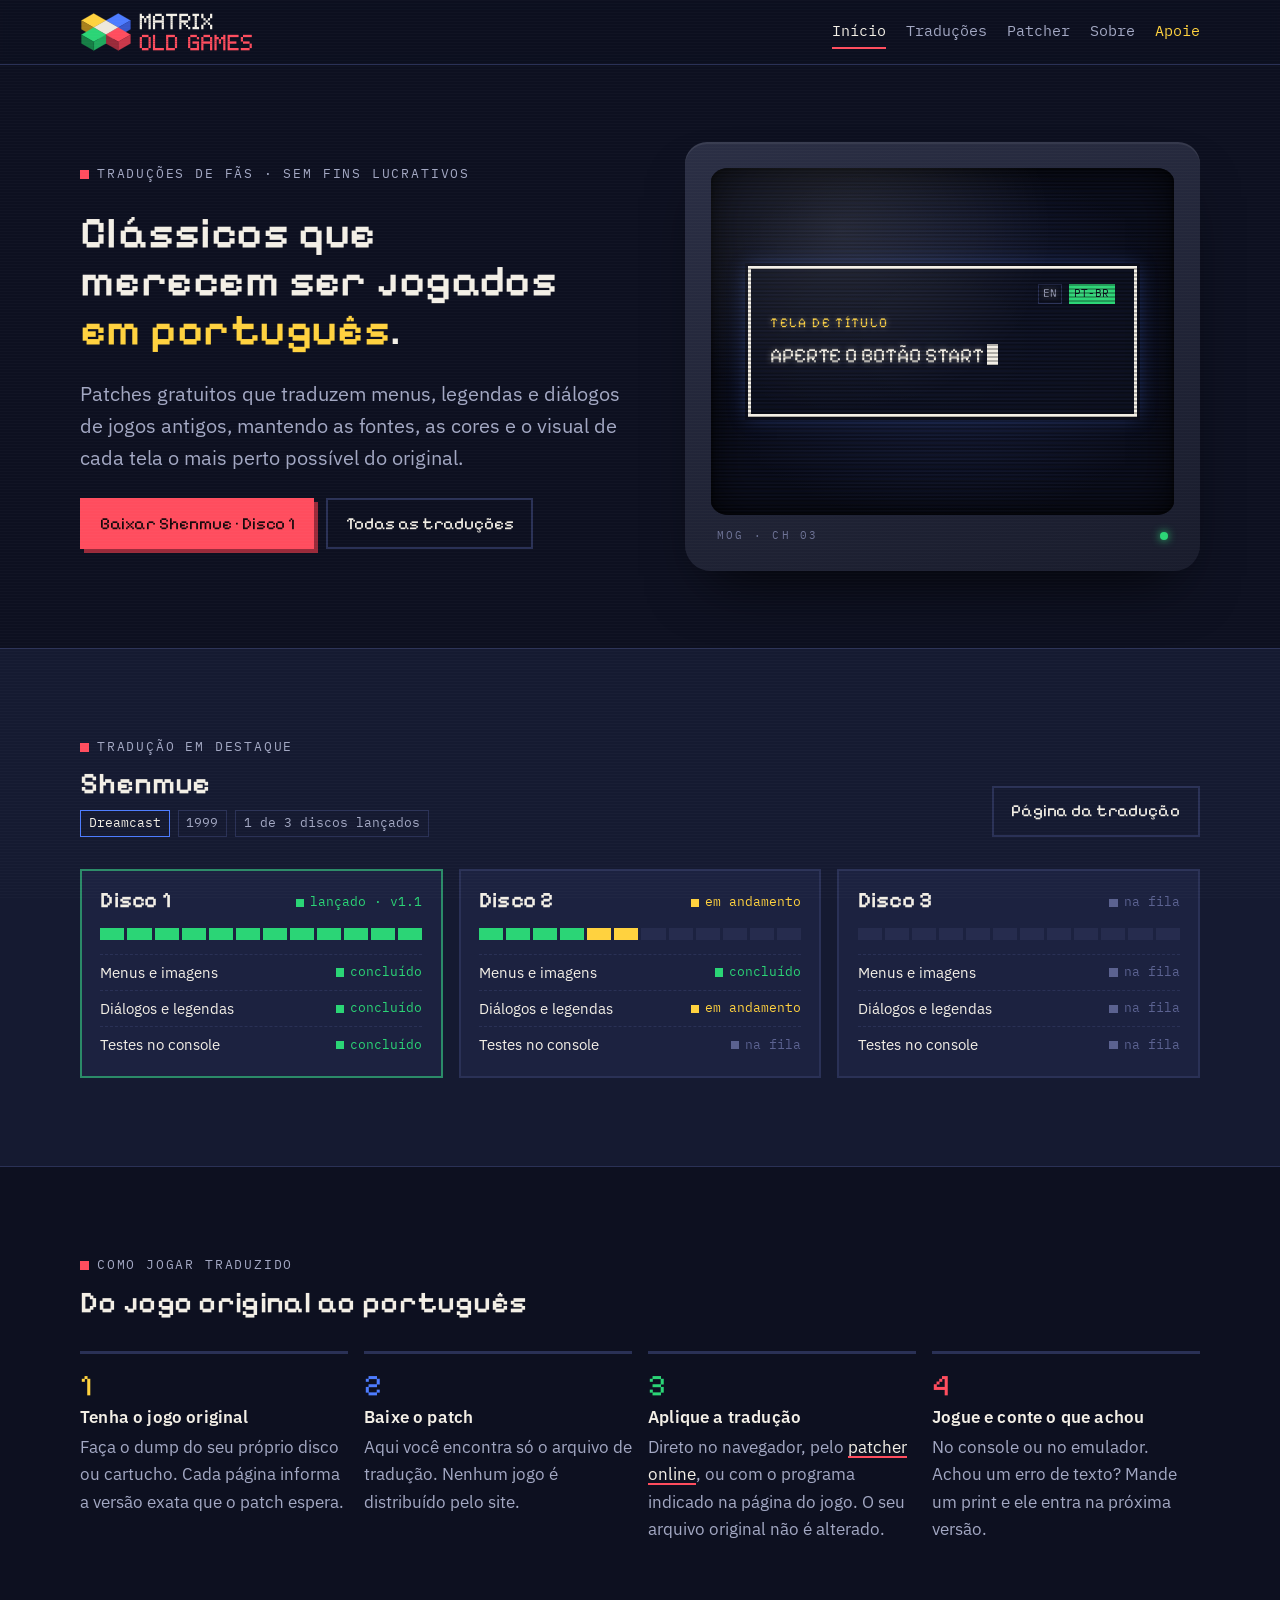
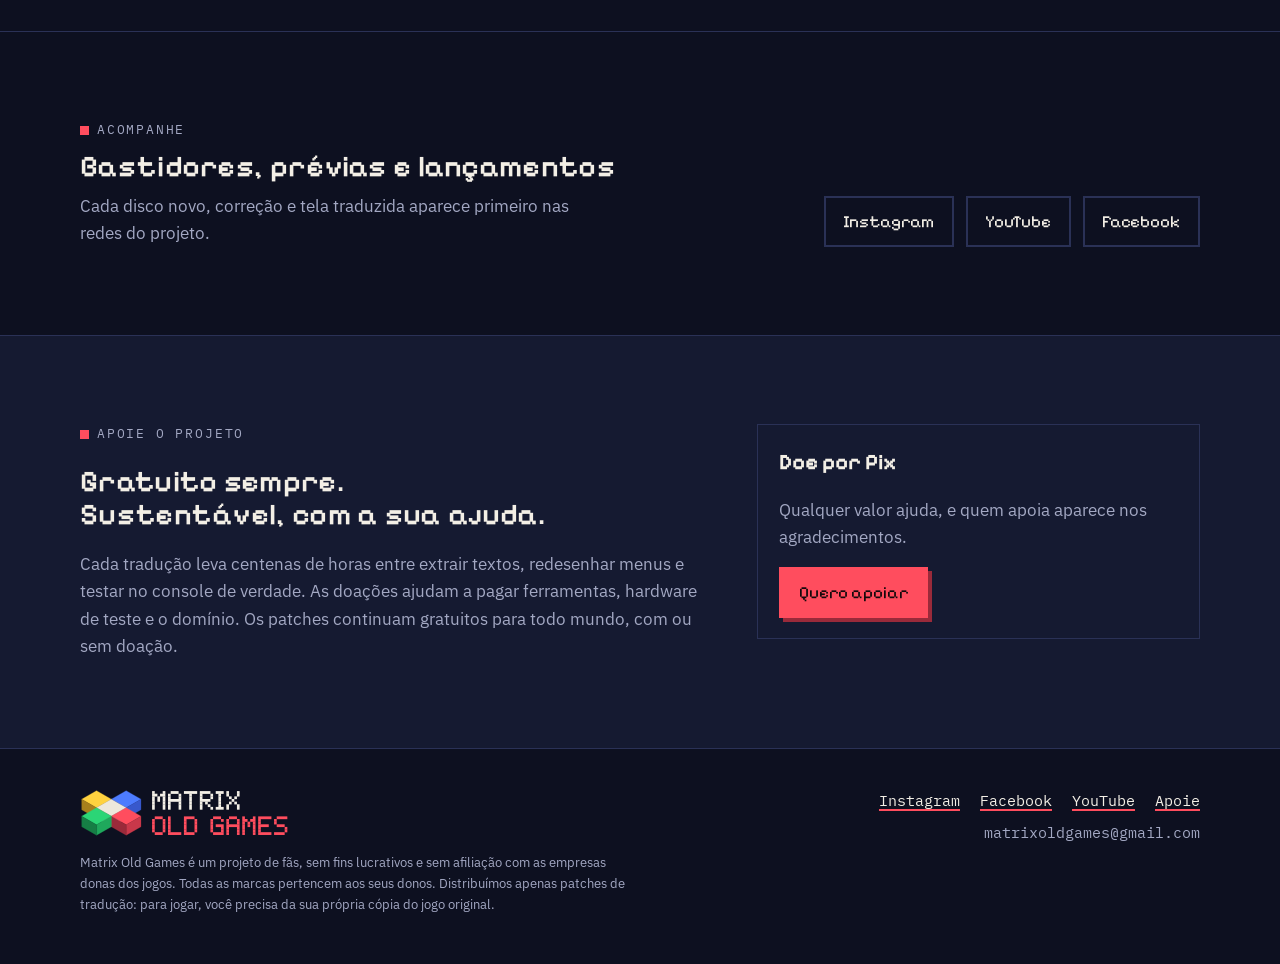
==== commit 390441ab: "Add files via upload" ====
--- a/index.html
+++ b/index.html
@@ -98,6 +98,7 @@
     <span data-email class="mono"></span>
   </nav>
 </div></footer>
+<script src="js/lib/qrcode-generator-1.4.4.js"></script>
 <script src="js/dados.js"></script>
 <script src="js/site.js"></script>
 </body>
--- a/css/estilo.css
+++ b/css/estilo.css
@@ -96,6 +96,7 @@
 .btn:active { transform: translate(3px,3px); box-shadow: 1px 1px 0 #9A2A3A; }
 .btn--ghost { background: transparent; color: var(--fg); box-shadow: inset 0 0 0 2px var(--line); }
 .btn--ghost:hover { color: var(--fg); box-shadow: inset 0 0 0 2px var(--fg); transform: none; }
+.btn:disabled { background: var(--surface-2); color: var(--muted); box-shadow: none; cursor: not-allowed; transform: none; }
 .btn[aria-disabled="true"] { background: var(--surface-2); color: var(--muted); box-shadow: none; cursor: not-allowed; }
 
 /* ---------- hero ---------- */
@@ -190,6 +191,7 @@
 .passos h3 { font-size: var(--s-2); font-family: var(--f-body); font-weight: 600; }
 
 /* ---------- página de jogo ---------- */
+.capa-jogo { width: 100%; height: auto; aspect-ratio: 16 / 10; object-fit: cover; border: 1px solid var(--line); box-shadow: 6px 6px 0 #000; }
 .ficha { display: grid; grid-template-columns: max-content minmax(0, 1fr); gap: .45rem 1.25rem; margin: 0; font-size: var(--s-1); }
 .ficha dt { color: var(--muted); font-family: var(--f-mono); }
 .ficha dd { margin: 0; min-width: 0; overflow-wrap: anywhere; }
@@ -234,11 +236,18 @@
 .p-faixa--erro > span:last-child { color: var(--red); } .p-faixa--erro > span:last-child::before { background: var(--red); }
 .p-progresso { display: grid; gap: .35rem; }
 .p-trilho { height: 14px; background: #262C4E; overflow: hidden; }
-.p-barra { height: 100%; width: 0; background: repeating-linear-gradient(90deg, var(--green) 0 10px, color-mix(in srgb, var(--green) 75%, #000) 10px 12px); transition: width .2s; }
+.p-barra { height: 100%; width: 0; background-image: repeating-linear-gradient(90deg, var(--green) 0 10px, color-mix(in srgb, var(--green) 75%, #000) 10px 12px); transition: width .2s; }
+.p-trabalhando .p-barra { background-size: 24px 100%; animation: p-andar .6s linear infinite; }
+@keyframes p-andar { from { background-position: 0 0; } to { background-position: 24px 0; } }
+.p-faixa--andamento > span:last-child::before { animation: pisca 1s steps(1) infinite; }
+.p-girando { display: inline-block; width: .8em; height: .8em; margin-right: .55em; vertical-align: -.08em; background: var(--yellow); animation: p-gira 1.2s steps(4) infinite; }
+@keyframes p-gira { 0% { transform: rotate(0); background: var(--yellow); } 25% { background: var(--blue); } 50% { background: var(--green); } 75% { background: var(--red); } 100% { transform: rotate(360deg); } }
 .p-progresso .mono { font-size: var(--s-0); color: var(--muted); }
 .p-msg { padding: .7rem .9rem; font-size: var(--s-1); border-left: 3px solid var(--blue); background: var(--bg); }
 .p-msg--ok { border-left-color: var(--green); }
 .p-msg--erro { border-left-color: var(--red); color: var(--fg); }
+.p-separados summary { cursor: pointer; font-size: var(--s-0); padding-block: .3rem; }
+.p-separados .p-baixar { margin-top: .6rem; }
 .p-baixar { display: flex; flex-wrap: wrap; gap: .6rem; }
 .p-baixar .btn { font-size: var(--s-1); }
 .p-baixar small { color: var(--muted); font-family: var(--f-mono); font-size: .75em; }
@@ -293,6 +302,17 @@
 .pix { display: grid; gap: .75rem; }
 .chave { display: flex; gap: .5rem; flex-wrap: wrap; align-items: stretch; }
 .chave code { flex: 1 1 14rem; min-width: 0; overflow-wrap: anywhere; font-family: var(--f-mono); font-size: var(--s-1); background: var(--bg); border: 1px solid var(--line); padding: .6em .8em; user-select: all; }
+.pix-bloco { display: grid; grid-template-columns: auto minmax(0, 1fr); gap: 1rem; align-items: start; }
+.pix-qr { width: 152px; max-width: 100%; aspect-ratio: 1; background: #fff; padding: 4px; border: 1px solid var(--line); }
+.pix-qr svg { display: block; width: 100%; height: 100%; }
+.pix-dados { display: grid; gap: .55rem; min-width: 0; }
+.pix-dica { font-size: var(--s-0); color: var(--muted); }
+.pix-dados .btn { font-size: var(--s-0); padding: .55em .8em; }
+.pix-cc { flex: 1 1 8rem; min-width: 0; font-family: var(--f-mono); font-size: var(--s-0); color: var(--muted); background: var(--bg); border: 1px solid var(--line); padding: .55em .7em; text-overflow: ellipsis; }
+.doacao-op--pix .pix-bloco { grid-template-columns: minmax(0, 1fr); }
+.doacao-op--pix .pix-qr { width: 132px; }
+.doacao-op--pix .chave code { flex-basis: 8rem; }
+@media (max-width: 520px) { .pix-bloco { grid-template-columns: minmax(0, 1fr); } }
 .lista-check { list-style: none; padding: 0; margin: 0; display: grid; gap: .55rem; }
 .lista-check li { padding-left: 1.6rem; position: relative; }
 .lista-check li::before { content: ""; position: absolute; left: 0; top: .5em; width: .7em; height: .7em; background: var(--green); }
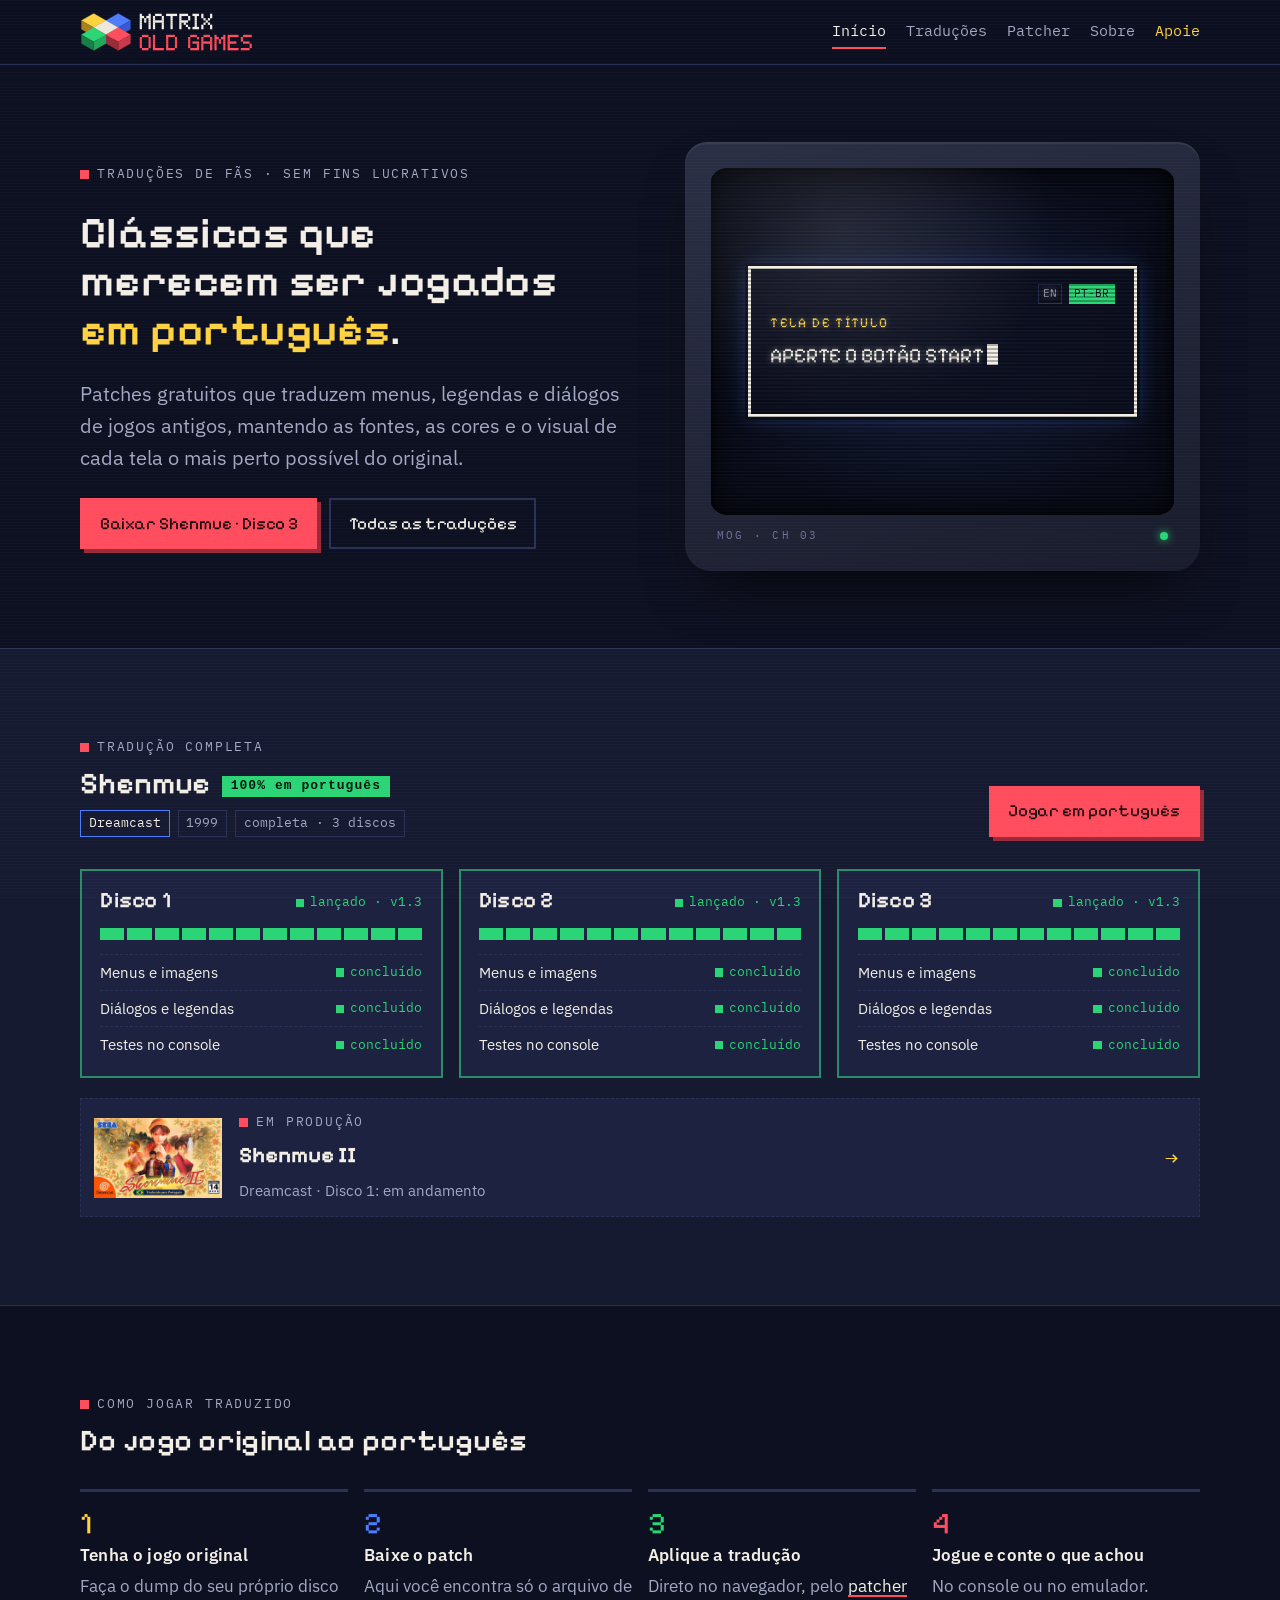
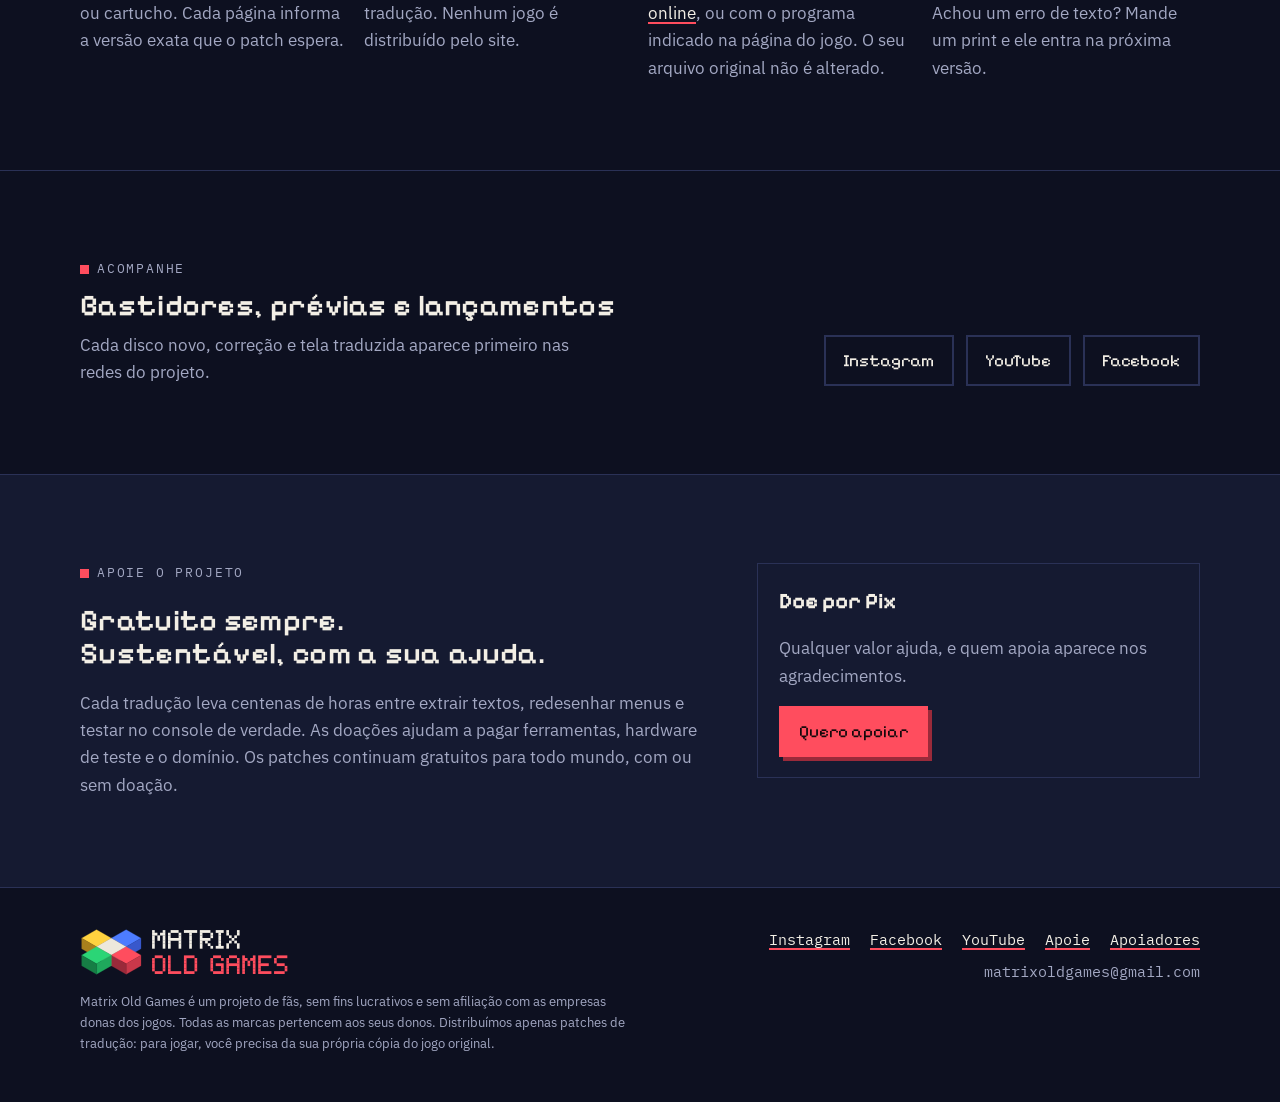
==== commit 8f002fd9: "Add files via upload" ====
--- a/index.html
+++ b/index.html
@@ -95,6 +95,7 @@
     <a data-youtube href="#" target="_blank" rel="noopener">YouTube</a>
     <a data-discord href="#" target="_blank" rel="noopener">Discord</a>
     <a href="apoie.html">Apoie</a>
+    <a href="apoiadores.html">Apoiadores</a>
     <span data-email class="mono"></span>
   </nav>
 </div></footer>
--- a/css/estilo.css
+++ b/css/estilo.css
@@ -191,6 +191,18 @@
 .passos h3 { font-size: var(--s-2); font-family: var(--f-body); font-weight: 600; }
 
 /* ---------- página de jogo ---------- */
+.selo-completo { display: inline-block; vertical-align: middle; font-family: var(--f-mono); font-size: var(--s-0); letter-spacing: .08em; padding: .25em .7em; background: var(--green); color: #07160D; margin-left: .4em; }
+.proximo { margin-top: 1.25rem; display: grid; grid-template-columns: 128px minmax(0, 1fr) auto; gap: 1.1rem; align-items: center; padding: .8rem; background: var(--surface-2); border: 1px dashed var(--line); text-decoration: none; color: var(--fg); transition: border-color .15s; }
+.proximo:hover { color: var(--fg); border-color: var(--yellow); }
+.proximo img { width: 128px; aspect-ratio: 16 / 10; object-fit: cover; }
+.proximo strong { font-family: var(--f-display); font-size: var(--s-3); }
+.proximo-seta { font-size: var(--s-3); color: var(--yellow); padding-right: .5rem; }
+@media (max-width: 520px) { .proximo { grid-template-columns: 88px minmax(0, 1fr); } .proximo img { width: 88px; } .proximo-seta { display: none; } }
+.apoiadores { list-style: none; margin: 0; padding: 0; display: grid; grid-template-columns: repeat(auto-fill, minmax(min(100%, 17rem), 1fr)); gap: 1rem; }
+.apoiador { position: relative; background: var(--surface); border: 1px solid var(--line); padding: 1.1rem 1.2rem 1.1rem 1.5rem; display: grid; gap: .3rem; align-content: center; min-height: 5.5rem; }
+.apoiador::before { content: ""; position: absolute; left: 0; top: 0; bottom: 0; width: 6px; background: var(--cor, var(--yellow)); }
+.apoiador-nome { font-family: var(--f-display); font-size: var(--s-3); line-height: 1.15; overflow-wrap: anywhere; }
+.apoiador-nota { font-family: var(--f-mono); font-size: var(--s-0); color: var(--muted); letter-spacing: .04em; }
 .capa-jogo { width: 100%; height: auto; aspect-ratio: 16 / 10; object-fit: cover; border: 1px solid var(--line); box-shadow: 6px 6px 0 #000; }
 .ficha { display: grid; grid-template-columns: max-content minmax(0, 1fr); gap: .45rem 1.25rem; margin: 0; font-size: var(--s-1); }
 .ficha dt { color: var(--muted); font-family: var(--f-mono); }
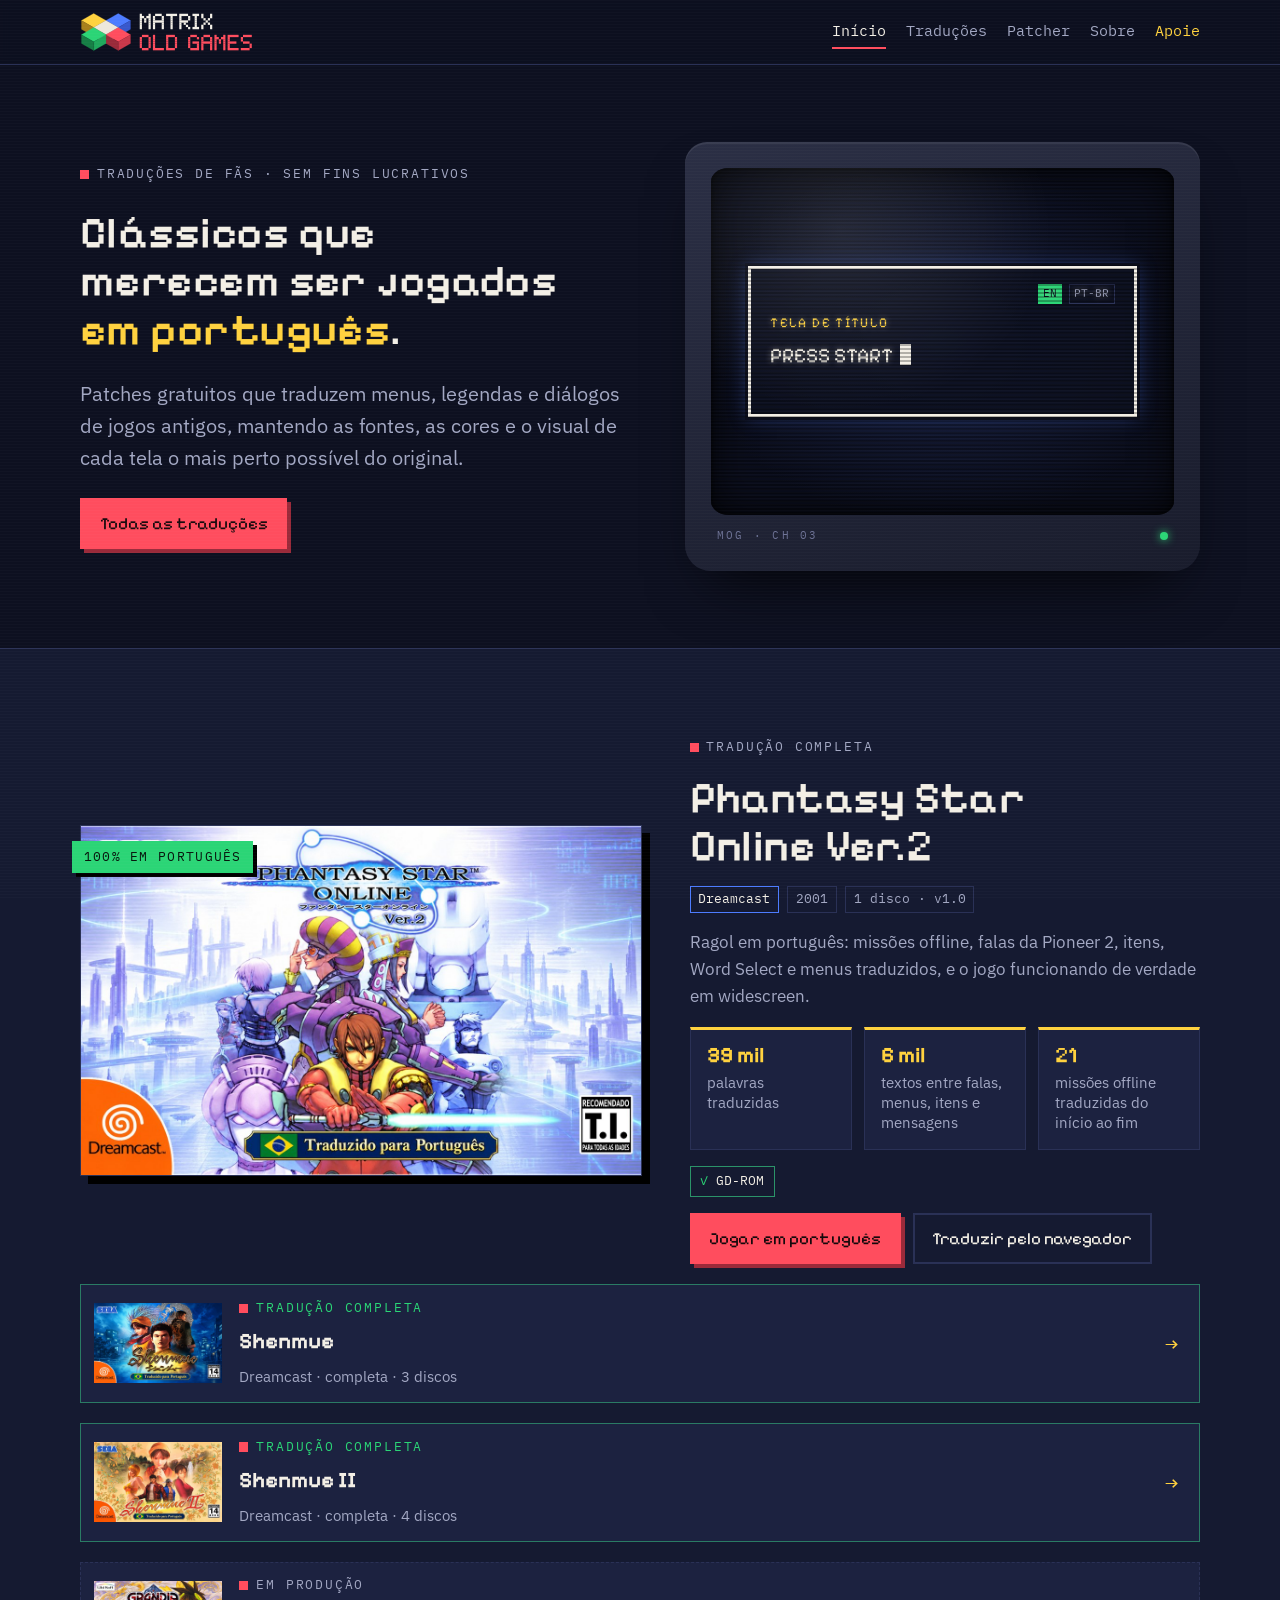
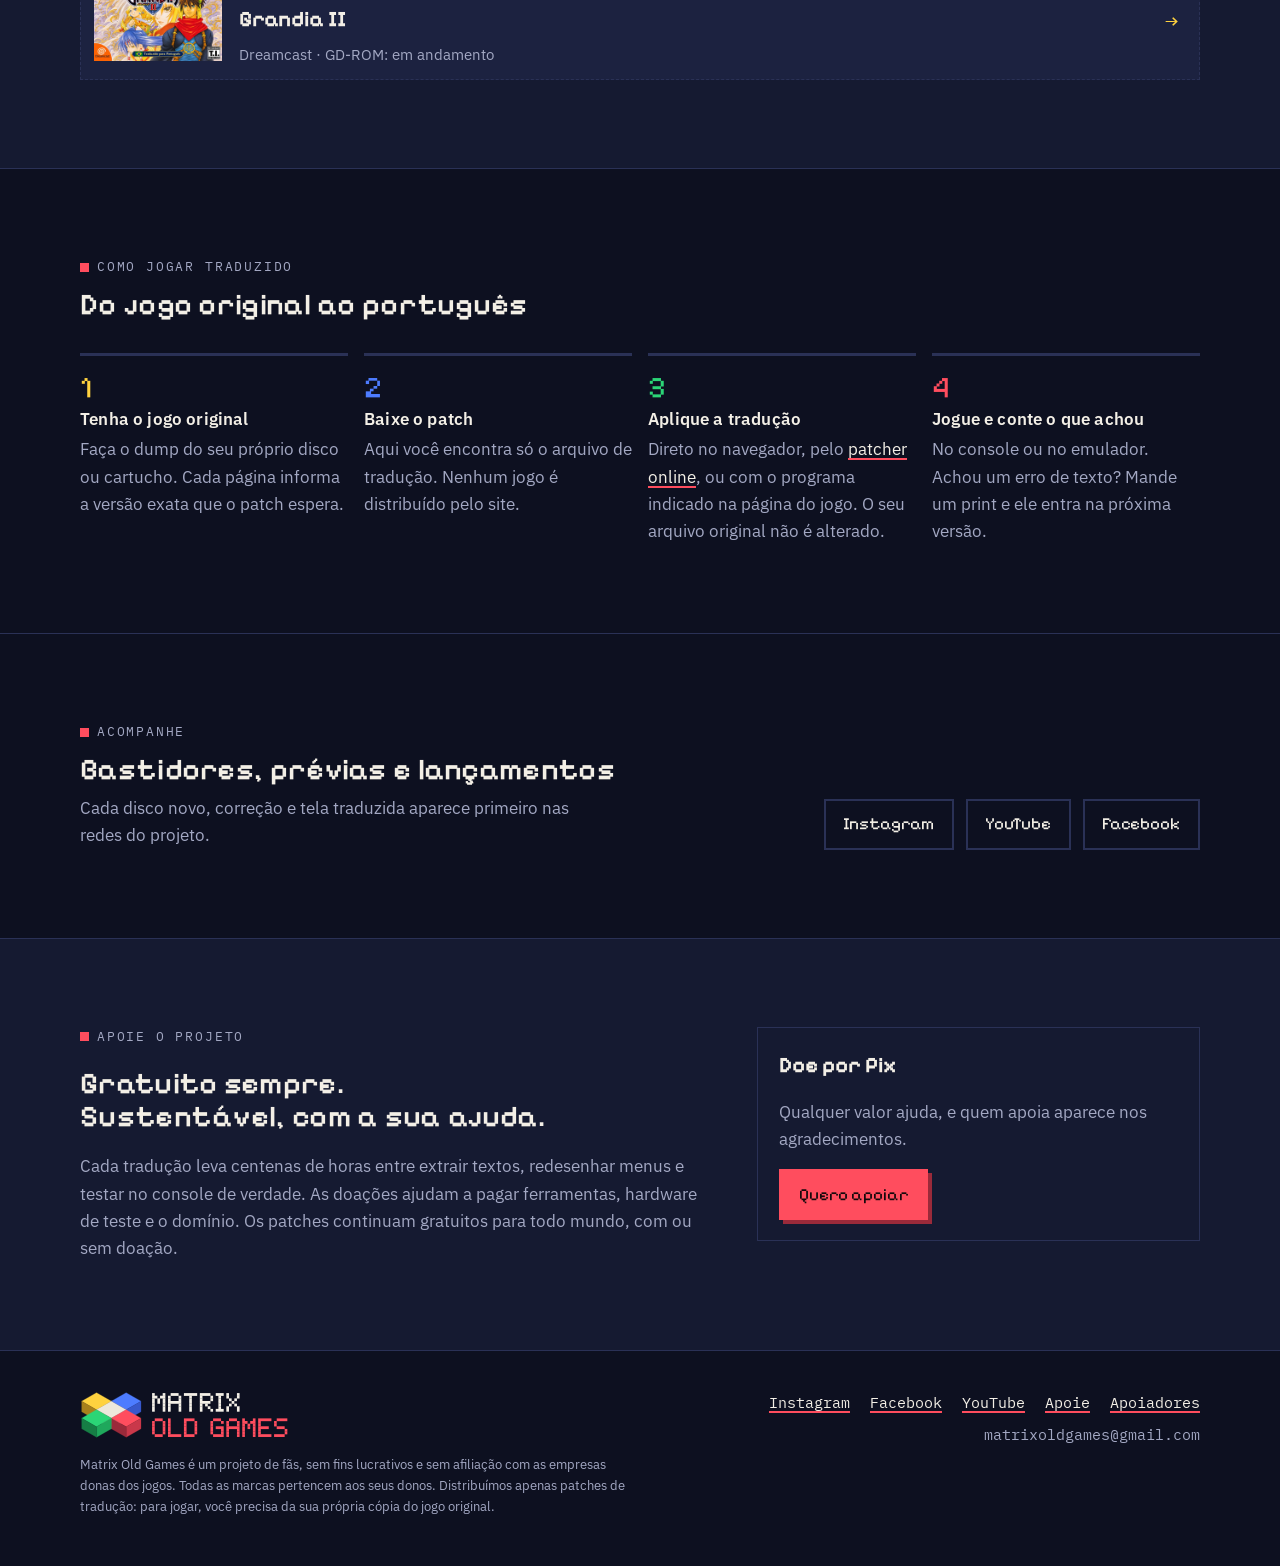
==== commit 5261b95c: "Add files via upload" ====
--- a/index.html
+++ b/index.html
@@ -31,8 +31,7 @@
     <h1>Clássicos que merecem ser jogados <em>em português</em>.</h1>
     <p class="lead">Patches gratuitos que traduzem menus, legendas e diálogos de jogos antigos, mantendo as fontes, as cores e o visual de cada tela o mais perto possível do original.</p>
     <div class="btns">
-      <a class="btn" data-baixar-ultimo href="traducoes.html">Ver traduções</a>
-      <a class="btn btn--ghost" href="traducoes.html">Todas as traduções</a>
+      <a class="btn" href="traducoes.html">Todas as traduções</a>
     </div>
   </div>
   <div class="tv" data-tv aria-label="Animação: frases de jogo em inglês sendo traduzidas para português">
--- a/css/estilo.css
+++ b/css/estilo.css
@@ -1,6 +1,9 @@
 /* Matrix Old Games — "Madrugada Retrô"
    Layout: coluna central de leitura (~72rem), faixas de largura total por seção,
    a TV de tubo como peça principal da home e "slots de save" como linguagem de status. */
+/* "2" e "5" redesenhados: na Pixelify Sans o 2 parece um 8 e o 5 é igual ao S. Só esses dois dígitos vêm desta fonte. */
+@font-face { font-family: "MOG Dois"; src: url("../assets/fontes/mog-dois-500.woff2") format("woff2"); font-weight: 500; font-display: swap; unicode-range: U+0032, U+0035; }
+@font-face { font-family: "MOG Dois"; src: url("../assets/fontes/mog-dois-600.woff2") format("woff2"); font-weight: 600; font-display: swap; unicode-range: U+0032, U+0035; }
 :root {
   color-scheme: dark;
   --bg: #0D1020;          /* madrugada */
@@ -17,7 +20,7 @@
   --wip: var(--yellow);
   --todo: #5B6290;
 
-  --f-display: "Pixelify Sans", "Courier New", monospace;
+  --f-display: "MOG Dois", "Pixelify Sans", "Courier New", monospace;
   --f-body: "IBM Plex Sans", system-ui, -apple-system, "Segoe UI", sans-serif;
   --f-mono: "IBM Plex Mono", ui-monospace, "SFMono-Regular", Menlo, monospace;
 
@@ -357,3 +360,45 @@
 @media (prefers-reduced-motion: reduce) {
   *, *::before, *::after { animation: none !important; transition: none !important; }
 }
+.p-opcao { display: grid; grid-template-columns: auto minmax(0, 1fr); gap: .65rem; align-items: start; font-size: var(--s-1); cursor: pointer; }
+.p-opcao input { width: 1.15rem; height: 1.15rem; margin: .2rem 0 0; accent-color: var(--green); }
+.p-opcao .muted { font-size: var(--s-0); }
+
+/* ---------- destaque da página inicial para tradução completa ---------- */
+.destaque-completo { display: grid; grid-template-columns: minmax(0, 1.1fr) minmax(0, 1fr); gap: clamp(1.5rem, 4vw, 3rem); align-items: center; }
+.dc-capa { position: relative; display: block; text-decoration: none; }
+.dc-capa img { display: block; width: 100%; height: auto; aspect-ratio: 16 / 10; object-fit: cover; border: 1px solid var(--line); box-shadow: 8px 8px 0 #000; }
+.dc-capa:hover img { border-color: var(--yellow); }
+.dc-selo { position: absolute; left: -.5rem; top: 1rem; font-family: var(--f-mono); font-size: var(--s-0); letter-spacing: .1em; text-transform: uppercase; padding: .45em .9em; background: var(--green); color: #07160D; box-shadow: 4px 4px 0 #000; }
+.dc-texto { gap: 1rem; }
+.dc-texto h2 { font-size: var(--s-5); }
+.dc-discos { list-style: none; padding: 0; margin: 0; display: flex; flex-wrap: wrap; gap: .5rem; }
+.dc-discos li { font-family: var(--f-mono); font-size: var(--s-0); padding: .3em .75em; border: 1px solid color-mix(in srgb, var(--ok) 60%, var(--line)); color: var(--fg); }
+.dc-discos li span { color: var(--ok); }
+.proximo--ok { border-style: solid; border-color: color-mix(in srgb, var(--ok) 45%, var(--line)); }
+.proximo--ok .eyebrow { color: var(--ok); }
+@media (max-width: 860px) { .destaque-completo { grid-template-columns: minmax(0, 1fr); } .dc-texto h2 { font-size: var(--s-4); } }
+
+/* ---------- números (bastidores) ---------- */
+.numeros { display: grid; grid-template-columns: repeat(auto-fit, minmax(min(100%, 11.5rem), 1fr)); gap: .75rem; }
+.numero { background: var(--surface-2); border: 1px solid var(--line); border-top: 3px solid var(--yellow); padding: .9rem 1rem 1rem; display: grid; gap: .35rem; align-content: start; }
+.numero strong { font-family: var(--f-display); font-size: var(--s-4); line-height: 1.05; color: var(--yellow); }
+.numero span { color: var(--muted); font-size: var(--s-1); line-height: 1.35; }
+.dc-texto .numero strong { font-size: var(--s-3); }
+.dc-texto .numeros { grid-template-columns: repeat(3, minmax(0, 1fr)); }
+@media (max-width: 520px) { .dc-texto .numeros { gap: .5rem; } .dc-texto .numero { padding: .6rem .6rem .7rem; } .dc-texto .numero strong { font-size: var(--s-2); } .dc-texto .numero span { font-size: var(--s-0); } }
+.jornada { display: grid; gap: 1.75rem; }
+.jornada .numeros { grid-template-columns: repeat(var(--cols, 3), minmax(0, 1fr)); }
+@media (max-width: 860px) { .jornada .numeros { grid-template-columns: repeat(2, minmax(0, 1fr)); } }
+@media (max-width: 380px) { .jornada .numeros { grid-template-columns: minmax(0, 1fr); } }
+.jornada-nota { font-size: var(--s-1); margin: -.5rem 0 0; }
+.jornada-texto { max-width: 62ch; }
+.jornada-texto p { font-size: var(--s-2); }
+.jornada-fecho { font-family: var(--f-display); font-size: var(--s-3) !important; color: var(--fg); line-height: 1.3; }
+
+/* galeria 16:9 (widescreen) e bloco de código */
+.galeria--wide { max-width: 64rem; }
+.galeria--wide .tela { aspect-ratio: 16 / 9; }
+.galeria--wide .g-minis button { width: 112px; aspect-ratio: 16 / 9; }
+.codigo { margin: 0; font-family: var(--f-mono); font-size: var(--s-2); line-height: 1.6; color: var(--yellow); background: var(--bg); border: 1px solid var(--line); padding: .8rem 1rem; overflow-x: auto; white-space: pre; }
+.ws-codigo { display: grid; gap: .75rem; justify-items: start; }
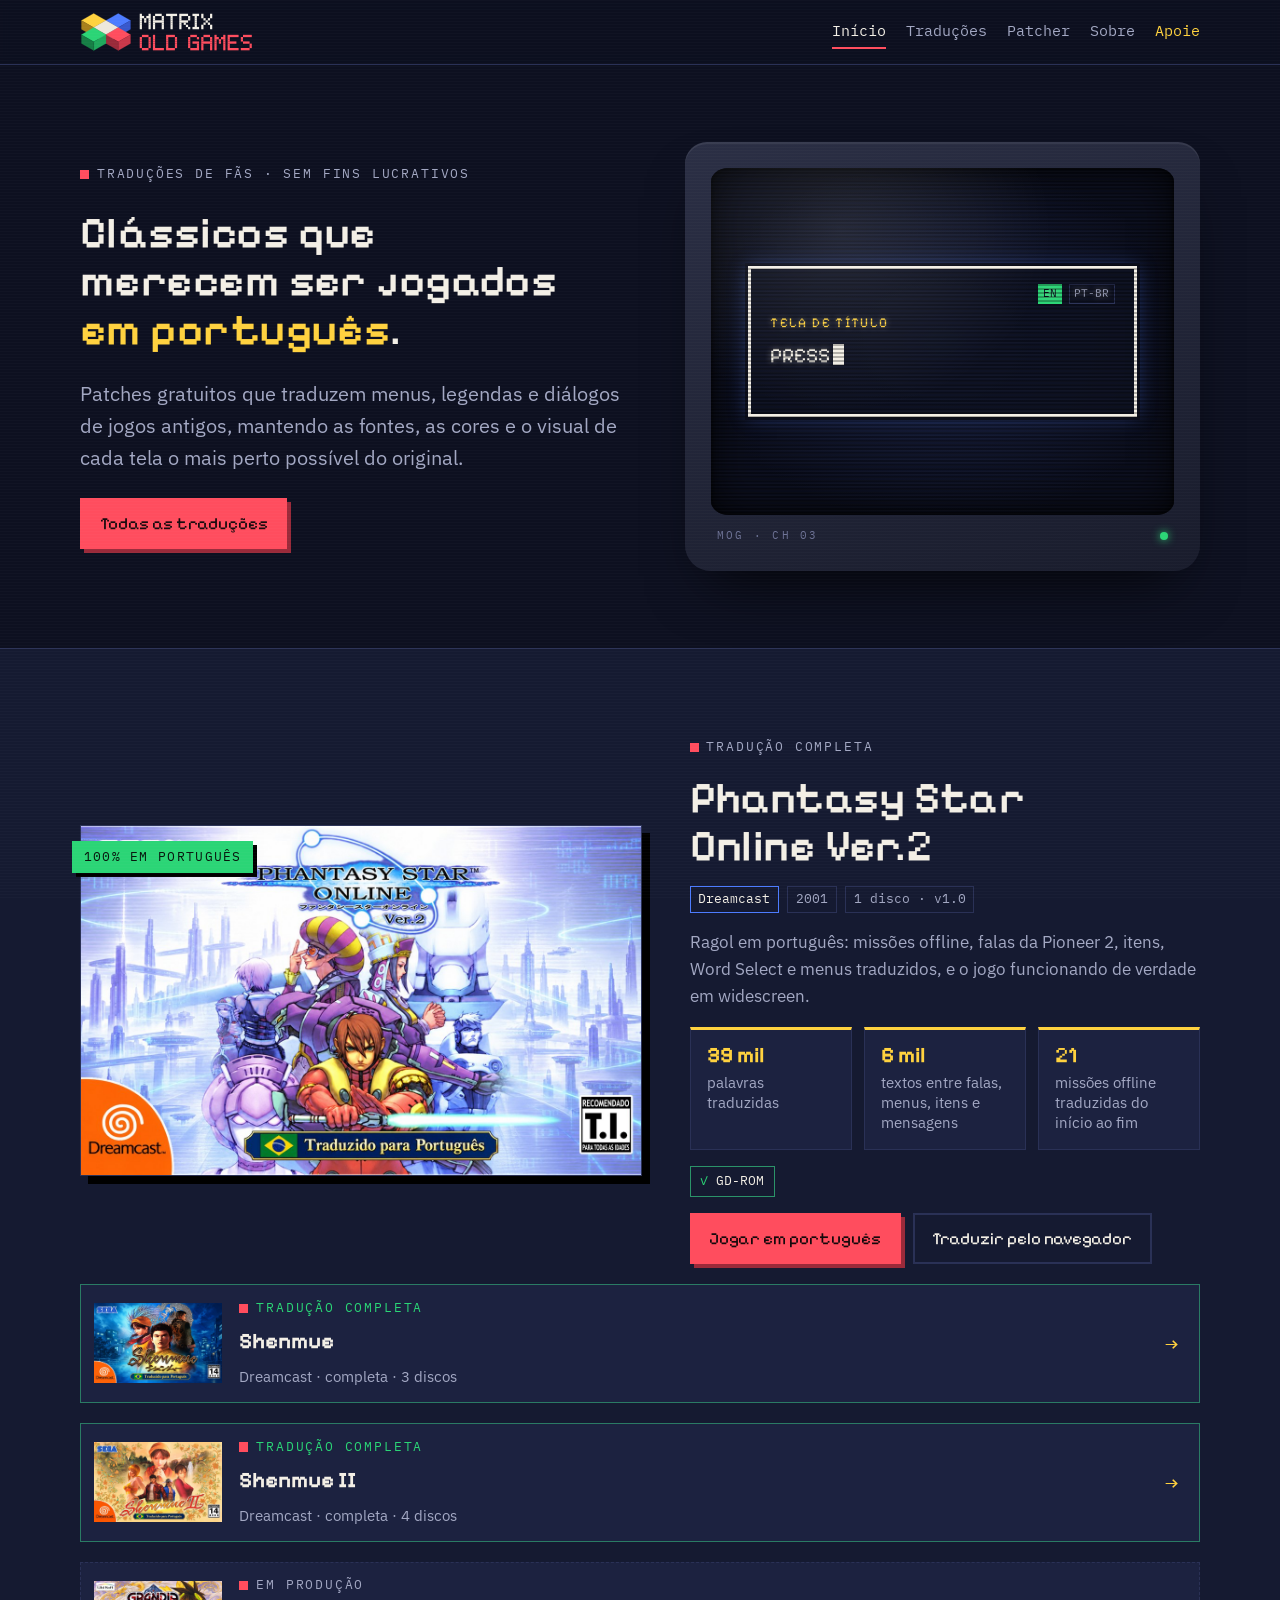
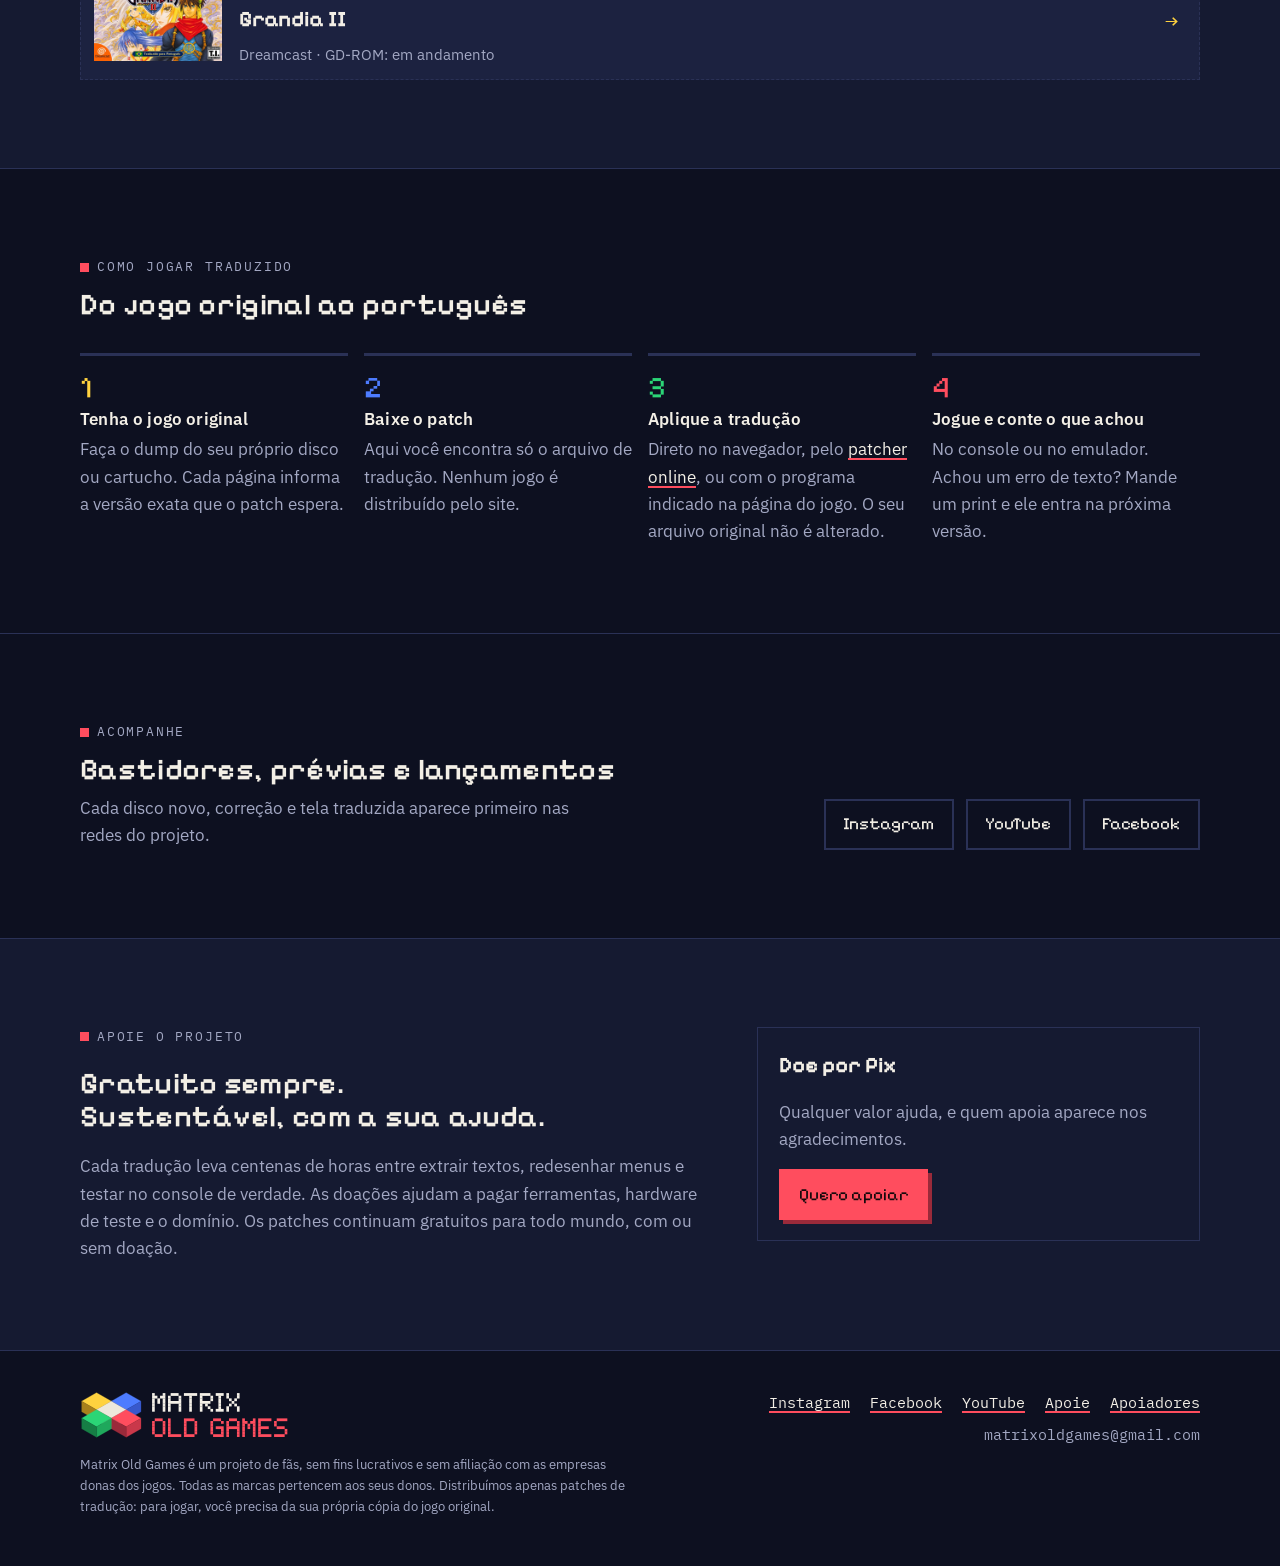
==== commit 1a7b3ca2: "Add files via upload" ====
--- a/index.html
+++ b/index.html
@@ -17,6 +17,7 @@
 <link rel="preconnect" href="https://fonts.gstatic.com" crossorigin>
 <link rel="stylesheet" href="https://fonts.googleapis.com/css2?family=IBM+Plex+Mono:wght@400;500&family=IBM+Plex+Sans:ital,wght@0,400;0,600;1,400&family=Pixelify+Sans:wght@500;600&display=swap">
 <link rel="stylesheet" href="css/estilo.css">
+<script data-goatcounter="https://matrixoldgames.goatcounter.com/count" async src="https://gc.zgo.at/count.js"></script>
 </head>
 <body>
 <header class="topo"><div class="wrap">
